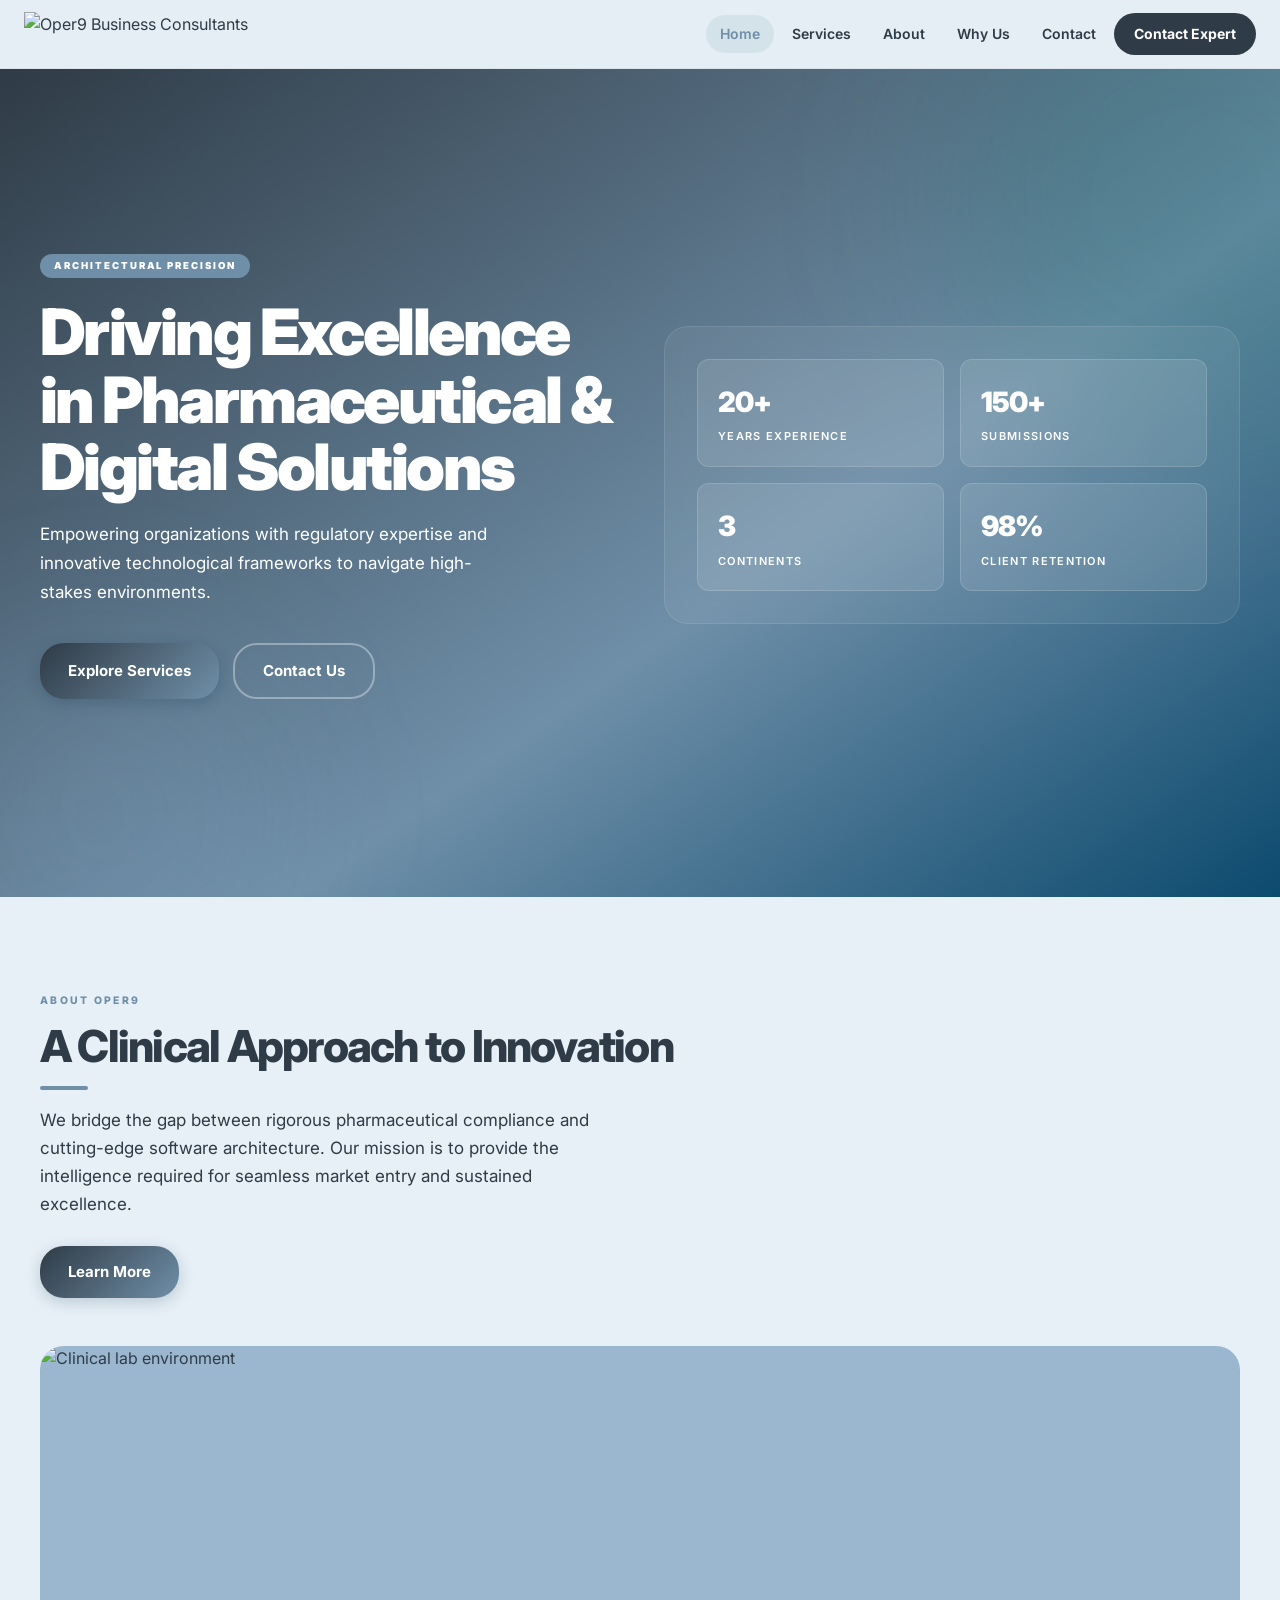
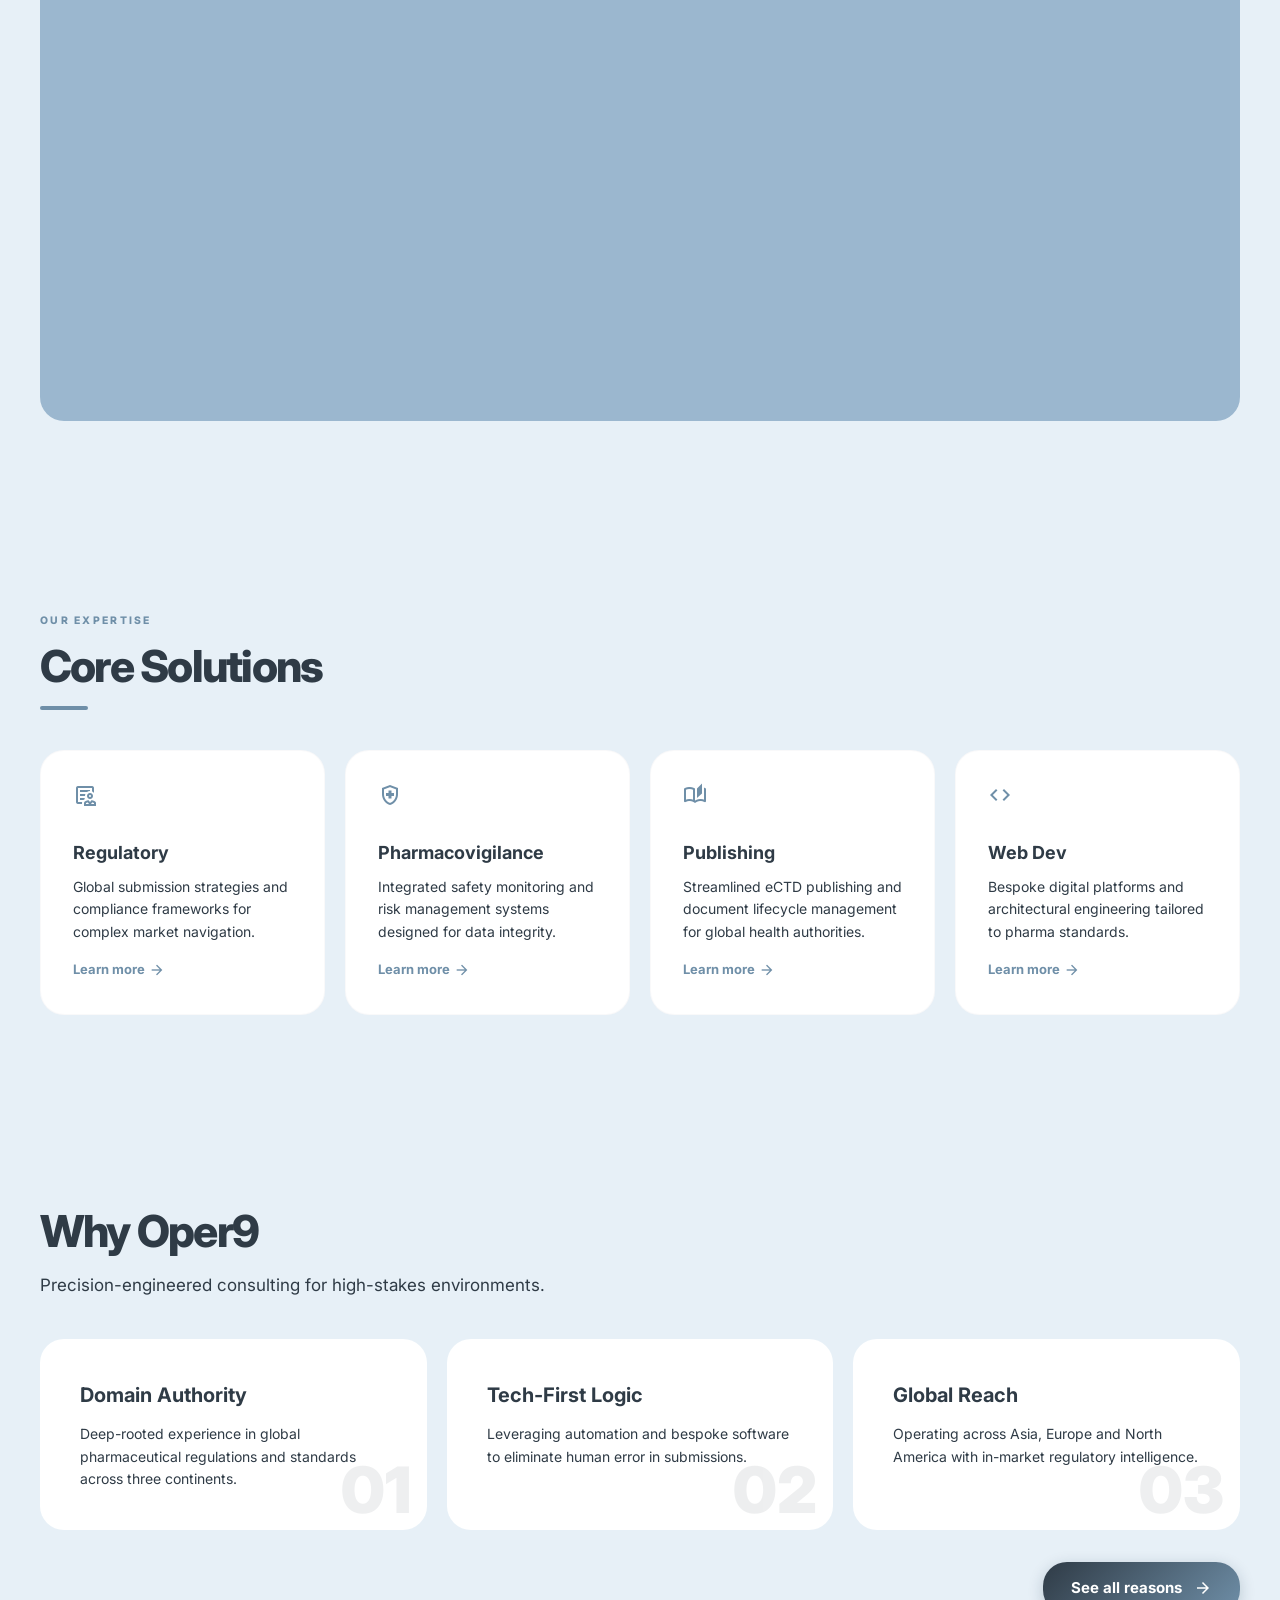
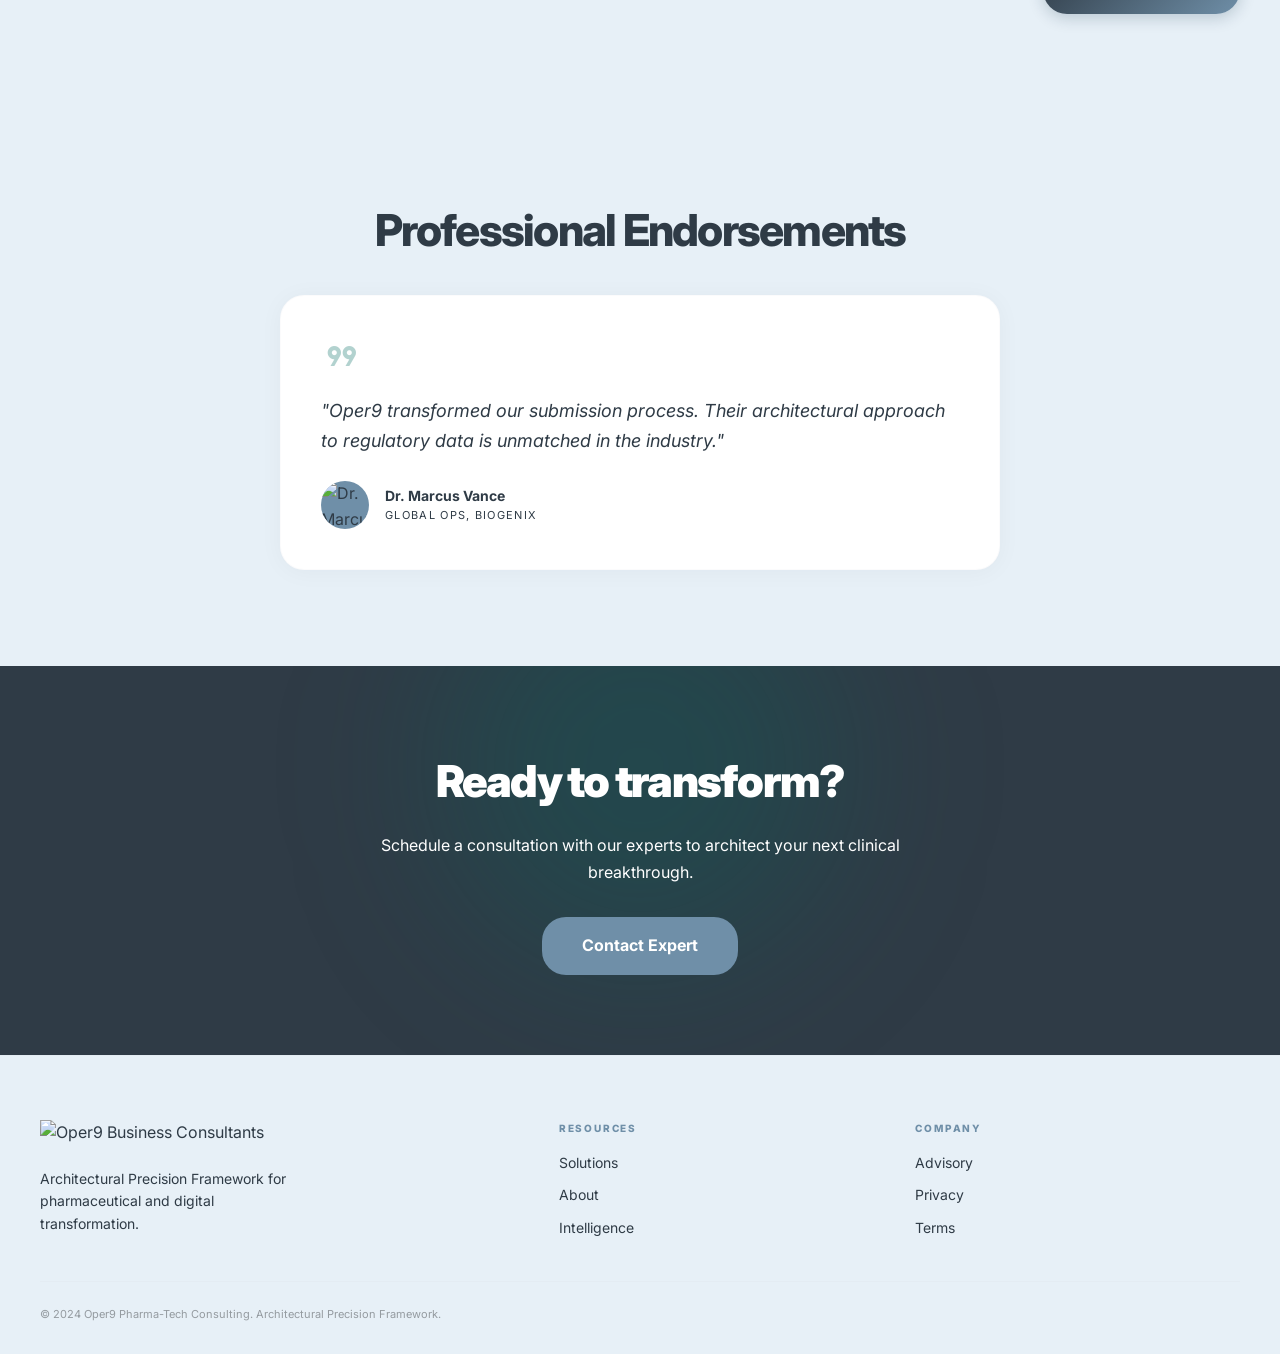
==== index.html @ ad11e308 "Update all image paths to use logo3.png" ====
<!DOCTYPE html>
<html lang="en">
<head>
  <meta charset="utf-8"/>
  <meta name="viewport" content="width=device-width, initial-scale=1.0"/>
  <title>Oper9 | Pharma-Tech Consulting</title>
  <meta name="description" content="Oper9 delivers architectural precision in pharmaceutical consulting and digital transformation. Regulatory, Pharmacovigilance, Publishing and Web Development services."/>
  <link rel="stylesheet" href="styles.css"/>
  <style>
    /* ---- Home-specific styles ---- */
    .hero-section {
      min-height: 92vh;
      display: flex;
      align-items: center;
      background: linear-gradient(145deg, var(--primary) 0%, var(--primary-container) 60%, #0c4a6e 100%);
      color: var(--on-primary);
      position: relative;
      overflow: hidden;
      padding: 5rem 1.5rem 6rem;
    }
    .hero-inner {
      max-width: 1200px;
      margin: 0 auto;
      width: 100%;
      display: grid;
      grid-template-columns: 1fr;
      gap: 3rem;
      position: relative;
      z-index: 2;
    }
    .hero-badge {
      display: inline-block;
      padding: 0.3rem 0.9rem;
      background: var(--secondary);
      color: #fff;
      font-size: 0.6rem;
      font-weight: 900;
      letter-spacing: 0.2em;
      text-transform: uppercase;
      border-radius: var(--radius-full);
      margin-bottom: 1.25rem;
    }
    .hero-title {
      font-size: clamp(2.25rem, 7vw, 4rem);
      font-weight: 900;
      letter-spacing: -0.04em;
      line-height: 1.05;
      margin-bottom: 1.25rem;
    }
    .hero-sub {
      font-size: 1.0625rem;
      color: var(--on-primary-container);
      max-width: 480px;
      line-height: 1.7;
      margin-bottom: 2.25rem;
    }
    .hero-actions { display: flex; gap: 0.875rem; flex-wrap: wrap; }
    .hero-visual {
      display: none;
      position: relative;
    }
    .hero-visual-inner {
      background: rgba(255,255,255,0.06);
      border: 1px solid rgba(255,255,255,0.1);
      border-radius: var(--radius-xl);
      padding: 2rem;
      backdrop-filter: blur(12px);
    }
    .stat-chip {
      background: rgba(255,255,255,0.1);
      border: 1px solid rgba(255,255,255,0.15);
      border-radius: var(--radius-md);
      padding: 1.25rem;
      display: flex;
      flex-direction: column;
      gap: 0.25rem;
    }
    .stat-value { font-size: 1.75rem; font-weight: 900; letter-spacing: -0.04em; }
    .stat-label { font-size: 0.6875rem; color: var(--on-primary-container); text-transform: uppercase; letter-spacing: 0.12em; font-weight: 600; }

    /* Why Oper9 section */
    .why-strip { display: flex; gap: 1.25rem; overflow-x: auto; padding-bottom: 1rem; margin: 0 -1.5rem; padding-left: 1.5rem; padding-right: 1.5rem; scrollbar-width: none; scroll-snap-type: x mandatory; -webkit-overflow-scrolling: touch; }
    .why-strip::-webkit-scrollbar { display: none; }
    .why-card { min-width: min(88%, 360px); scroll-snap-align: center; flex-shrink: 0; border-radius: var(--radius-xl); padding: 2.5rem; position: relative; overflow: hidden; }

    @media (min-width: 768px) {
      .hero-inner { grid-template-columns: 1fr 1fr; align-items: center; }
      .hero-visual { display: block; }
      .why-strip { overflow-x: visible; flex-wrap: nowrap; margin: 0; padding-left: 0; padding-right: 0; }
      .why-card { min-width: 0; flex: 1; }
    }
    @media (min-width: 1024px) {
      .hero-title { font-size: 4rem; }
    }

    /* About snippet */
    .about-img-box {
      border-radius: var(--radius-xl);
      overflow: hidden;
      aspect-ratio: 16/9;
      background: var(--surface-container-high);
    }

    /* Services grid */
    .services-grid { display: grid; grid-template-columns: 1fr; gap: 1.25rem; margin-top: 2.5rem; }
    .service-card { background: var(--surface-container-lowest); border-radius: var(--radius-xl); border: 1px solid rgba(194,199,206,0.1); padding: 2rem; transition: transform 0.25s var(--transition-quint), box-shadow 0.25s ease; }
    .service-card:hover { transform: translateY(-4px); box-shadow: 0 16px 40px rgba(0,38,63,0.08); }
    .service-icon { width: 2.5rem; height: 2.5rem; font-size: 1.5rem; color: var(--secondary); margin-bottom: 1rem; }
    .service-title { font-size: 1.125rem; font-weight: 700; color: var(--primary); margin-bottom: 0.5rem; }
    .service-desc { font-size: 0.875rem; color: var(--on-surface-variant); line-height: 1.6; }
    @media (min-width: 640px) { .services-grid { grid-template-columns: 1fr 1fr; } }
    @media (min-width: 1024px) { .services-grid { grid-template-columns: repeat(4, 1fr); } }
  </style>
</head>
<body>

<!-- ======= HEADER ======= -->
<header class="site-header">
  <div class="header-inner">
    <a class="logo" href="index.html">
      <img src="logo3.png" alt="Oper9 Business Consultants" class="logo-img"/>
    </a>
    <nav class="desktop-nav">
      <a href="index.html" data-page="index.html">Home</a>
      <a href="services.html" data-page="services.html">Services</a>
      <a href="about.html" data-page="about.html">About</a>
      <a href="why-us.html" data-page="why-us.html">Why Us</a>
      <a href="contact.html" data-page="contact.html">Contact</a>
      <a href="contact.html" class="nav-cta">Contact Expert</a>
    </nav>
    <button class="hamburger-btn" id="menu-btn" aria-label="Open menu">
      <span class="material-symbols-outlined">menu</span>
    </button>
  </div>
</header>

<!-- Mobile Menu -->
<div class="mobile-menu" role="dialog" aria-modal="true">
  <div class="mobile-menu-overlay"></div>
  <div class="mobile-menu-drawer">
    <div class="drawer-logo">
      <img src="logo3.png" alt="Oper9 Business Consultants" class="logo-img-drawer"/>
      <button class="drawer-close" id="menu-close" aria-label="Close menu">
        <span class="material-symbols-outlined">close</span>
      </button>
    </div>
    <nav class="drawer-nav">
      <a href="index.html" data-page="index.html"><span class="material-symbols-outlined">home</span>Home</a>
      <a href="services.html" data-page="services.html"><span class="material-symbols-outlined">grid_view</span>Services</a>
      <a href="about.html" data-page="about.html"><span class="material-symbols-outlined">info</span>About</a>
      <a href="why-us.html" data-page="why-us.html"><span class="material-symbols-outlined">insights</span>Why Us</a>
      <a href="contact.html" data-page="contact.html"><span class="material-symbols-outlined">mail</span>Contact</a>
    </nav>
    <a href="contact.html" class="drawer-cta">Contact Expert</a>
  </div>
</div>

<main>
  <!-- ======= HERO ======= -->
  <section class="hero-section">
    <div class="orb" style="width:500px;height:500px;background:rgba(0,107,95,0.18);top:-120px;right:-160px;"></div>
    <div class="orb" style="width:360px;height:360px;background:rgba(163,203,242,0.1);bottom:-100px;left:-80px;"></div>
    <div class="hero-inner">
      <div>
        <span class="hero-badge">Architectural Precision</span>
        <h1 class="hero-title">Driving Excellence in Pharmaceutical &amp; Digital Solutions</h1>
        <p class="hero-sub">Empowering organizations with regulatory expertise and innovative technological frameworks to navigate high-stakes environments.</p>
        <div class="hero-actions">
          <a href="services.html" class="btn btn-primary">Explore Services</a>
          <a href="contact.html" class="btn btn-outline">Contact Us</a>
        </div>
      </div>
      <div class="hero-visual reveal reveal-delay-2">
        <div class="hero-visual-inner">
          <div style="display:grid;grid-template-columns:1fr 1fr;gap:1rem;margin-bottom:1rem;">
            <div class="stat-chip">
              <span class="stat-value" data-count="20" data-suffix="+">20+</span>
              <span class="stat-label">Years Experience</span>
            </div>
            <div class="stat-chip">
              <span class="stat-value" data-count="150" data-suffix="+">150+</span>
              <span class="stat-label">Submissions</span>
            </div>
          </div>
          <div style="display:grid;grid-template-columns:1fr 1fr;gap:1rem;">
            <div class="stat-chip">
              <span class="stat-value" data-count="3">3</span>
              <span class="stat-label">Continents</span>
            </div>
            <div class="stat-chip">
              <span class="stat-value" data-count="98" data-suffix="%">98%</span>
              <span class="stat-label">Client Retention</span>
            </div>
          </div>
        </div>
      </div>
    </div>
  </section>

  <!-- ======= ABOUT SNIPPET ======= -->
  <section class="section" style="background:var(--surface);">
    <div class="section-inner">
      <div style="display:grid;grid-template-columns:1fr;gap:3rem;align-items:center;" class="bento-grid-2" id="about-grid">
        <div class="reveal">
          <span class="section-tag">About Oper9</span>
          <h2 class="section-title">A Clinical Approach to Innovation</h2>
          <div class="section-divider"></div>
          <p class="section-subtitle">We bridge the gap between rigorous pharmaceutical compliance and cutting-edge software architecture. Our mission is to provide the intelligence required for seamless market entry and sustained excellence.</p>
          <a href="about.html" class="btn btn-primary" style="margin-top:1.75rem;display:inline-flex;">Learn More</a>
        </div>
        <div class="about-img-box reveal reveal-delay-2">
          <img src="https://lh3.googleusercontent.com/aida-public/[base64]" alt="Clinical lab environment"/>
        </div>
      </div>
    </div>
  </section>

  <!-- ======= CORE SOLUTIONS ======= -->
  <section class="section" style="background:var(--surface-container-low);">
    <div class="section-inner">
      <div class="reveal">
        <span class="section-tag">Our Expertise</span>
        <h2 class="section-title">Core Solutions</h2>
        <div class="section-divider"></div>
      </div>
      <div class="services-grid">
        <div class="service-card reveal reveal-delay-1">
          <span class="material-symbols-outlined service-icon">clinical_notes</span>
          <h3 class="service-title">Regulatory</h3>
          <p class="service-desc">Global submission strategies and compliance frameworks for complex market navigation.</p>
          <a href="services.html" style="display:inline-flex;align-items:center;gap:0.25rem;margin-top:1rem;font-size:0.8125rem;font-weight:700;color:var(--secondary);">Learn more <span class="material-symbols-outlined" style="font-size:1rem;">arrow_forward</span></a>
        </div>
        <div class="service-card reveal reveal-delay-2">
          <span class="material-symbols-outlined service-icon">health_and_safety</span>
          <h3 class="service-title">Pharmacovigilance</h3>
          <p class="service-desc">Integrated safety monitoring and risk management systems designed for data integrity.</p>
          <a href="services.html" style="display:inline-flex;align-items:center;gap:0.25rem;margin-top:1rem;font-size:0.8125rem;font-weight:700;color:var(--secondary);">Learn more <span class="material-symbols-outlined" style="font-size:1rem;">arrow_forward</span></a>
        </div>
        <div class="service-card reveal reveal-delay-3">
          <span class="material-symbols-outlined service-icon">auto_stories</span>
          <h3 class="service-title">Publishing</h3>
          <p class="service-desc">Streamlined eCTD publishing and document lifecycle management for global health authorities.</p>
          <a href="services.html" style="display:inline-flex;align-items:center;gap:0.25rem;margin-top:1rem;font-size:0.8125rem;font-weight:700;color:var(--secondary);">Learn more <span class="material-symbols-outlined" style="font-size:1rem;">arrow_forward</span></a>
        </div>
        <div class="service-card reveal reveal-delay-4">
          <span class="material-symbols-outlined service-icon">code</span>
          <h3 class="service-title">Web Dev</h3>
          <p class="service-desc">Bespoke digital platforms and architectural engineering tailored to pharma standards.</p>
          <a href="services.html" style="display:inline-flex;align-items:center;gap:0.25rem;margin-top:1rem;font-size:0.8125rem;font-weight:700;color:var(--secondary);">Learn more <span class="material-symbols-outlined" style="font-size:1rem;">arrow_forward</span></a>
        </div>
      </div>
    </div>
  </section>

  <!-- ======= WHY OPER9 ======= -->
  <section class="section" style="background:var(--surface);overflow:hidden;">
    <div class="section-inner">
      <div class="reveal" style="margin-bottom:2.5rem;">
        <h2 class="section-title">Why Oper9</h2>
        <p class="section-subtitle">Precision-engineered consulting for high-stakes environments.</p>
      </div>
      <div class="why-strip">
        <div class="why-card" style="background:var(--surface-container-lowest);">
          <span style="font-size:4rem;font-weight:900;opacity:0.08;position:absolute;right:1rem;bottom:0.5rem;line-height:1;color:var(--primary);">01</span>
          <h4 style="font-size:1.25rem;font-weight:700;margin-bottom:0.75rem;color:var(--primary);">Domain Authority</h4>
          <p style="font-size:0.875rem;color:var(--on-surface-variant);line-height:1.6;">Deep-rooted experience in global pharmaceutical regulations and standards across three continents.</p>
        </div>
        <div class="why-card" style="background:var(--surface-container-lowest);">
          <span style="font-size:4rem;font-weight:900;opacity:0.08;position:absolute;right:1rem;bottom:0.5rem;line-height:1;color:var(--primary);">02</span>
          <h4 style="font-size:1.25rem;font-weight:700;margin-bottom:0.75rem;color:var(--primary);">Tech-First Logic</h4>
          <p style="font-size:0.875rem;color:var(--on-surface-variant);line-height:1.6;">Leveraging automation and bespoke software to eliminate human error in submissions.</p>
        </div>
        <div class="why-card" style="background:var(--surface-container-lowest);">
          <span style="font-size:4rem;font-weight:900;opacity:0.08;position:absolute;right:1rem;bottom:0.5rem;line-height:1;color:var(--primary);">03</span>
          <h4 style="font-size:1.25rem;font-weight:700;margin-bottom:0.75rem;color:var(--primary);">Global Reach</h4>
          <p style="font-size:0.875rem;color:var(--on-surface-variant);line-height:1.6;">Operating across Asia, Europe and North America with in-market regulatory intelligence.</p>
        </div>
      </div>
      <div style="text-align:right;margin-top:1rem;">
        <a href="why-us.html" class="btn btn-primary" style="display:inline-flex;">See all reasons <span class="material-symbols-outlined" style="font-size:1.125rem;margin-left:0.25rem;">arrow_forward</span></a>
      </div>
    </div>
  </section>

  <!-- ======= TESTIMONIAL ======= -->
  <section class="section" style="background:var(--surface-container-low);">
    <div class="section-inner">
      <h2 class="section-title reveal" style="text-align:center;margin-bottom:2.5rem;">Professional Endorsements</h2>
      <div class="testimonial-card reveal reveal-delay-1" style="max-width:720px;margin:0 auto;">
        <span class="material-symbols-outlined" style="font-size:2.5rem;color:rgba(0,107,95,0.3);margin-bottom:1.25rem;display:block;">format_quote</span>
        <p style="font-size:1.125rem;font-style:italic;color:var(--on-surface);line-height:1.7;margin-bottom:1.5rem;">"Oper9 transformed our submission process. Their architectural approach to regulatory data is unmatched in the industry."</p>
        <div style="display:flex;align-items:center;gap:1rem;">
          <div style="width:48px;height:48px;border-radius:50%;overflow:hidden;flex-shrink:0;background:var(--primary-container);">
            <img src="https://lh3.googleusercontent.com/aida-public/[base64]" alt="Dr. Marcus Vance"/>
          </div>
          <div>
            <p style="font-weight:700;font-size:0.875rem;color:var(--primary);">Dr. Marcus Vance</p>
            <p style="font-size:0.6875rem;text-transform:uppercase;letter-spacing:0.12em;color:var(--on-surface-variant);">Global Ops, Biogenix</p>
          </div>
        </div>
      </div>
    </div>
  </section>

  <!-- ======= CTA BAND ======= -->
  <section style="background:var(--primary);padding:5rem 1.5rem;text-align:center;position:relative;overflow:hidden;">
    <div class="orb" style="width:400px;height:400px;background:rgba(0,107,95,0.25);top:-100px;left:50%;transform:translateX(-50%);"></div>
    <div style="position:relative;z-index:2;max-width:540px;margin:0 auto;">
      <h2 style="font-size:clamp(1.75rem,5vw,2.75rem);font-weight:900;letter-spacing:-0.04em;color:#fff;margin-bottom:1rem;" class="reveal">Ready to transform?</h2>
      <p style="color:var(--on-primary-container);margin-bottom:2rem;line-height:1.65;" class="reveal reveal-delay-1">Schedule a consultation with our experts to architect your next clinical breakthrough.</p>
      <a href="contact.html" class="btn btn-secondary reveal reveal-delay-2" style="display:inline-flex;padding:1rem 2.5rem;font-size:1rem;">Contact Expert</a>
    </div>
  </section>
</main>

<!-- ======= FOOTER ======= -->
<footer class="site-footer">
  <div class="footer-inner">
    <div class="footer-brand">
      <div style="margin-bottom:0.75rem;">
        <img src="logo3.png" alt="Oper9 Business Consultants" class="logo-img-sm"/>
      </div>
      <p>Architectural Precision Framework for pharmaceutical and digital transformation.</p>
    </div>
    <div class="footer-links-grid">
      <div class="footer-links-group">
        <h4>Resources</h4>
        <a href="services.html">Solutions</a>
        <a href="about.html">About</a>
        <a href="why-us.html">Intelligence</a>
      </div>
      <div class="footer-links-group">
        <h4>Company</h4>
        <a href="about.html">Advisory</a>
        <a href="contact.html">Privacy</a>
        <a href="contact.html">Terms</a>
      </div>
    </div>
    <div class="footer-bottom">
      <p>© 2024 Oper9 Pharma-Tech Consulting. Architectural Precision Framework.</p>
    </div>
  </div>
</footer>

<!-- Bottom Nav (Mobile) -->
<nav class="bottom-nav">
  <a href="index.html" class="bottom-nav-item active" data-page="index.html">
    <span class="material-symbols-outlined" style="font-variation-settings:'FILL' 1;">home</span>Home
  </a>
  <a href="services.html" class="bottom-nav-item" data-page="services.html">
    <span class="material-symbols-outlined">grid_view</span>Services
  </a>
  <a href="why-us.html" class="bottom-nav-item" data-page="why-us.html">
    <span class="material-symbols-outlined">insights</span>Why Us
  </a>
  <a href="contact.html" class="bottom-nav-item" data-page="contact.html">
    <span class="material-symbols-outlined">person</span>Contact
  </a>
</nav>

<a href="contact.html" class="fab" aria-label="Contact Expert">
  <span class="material-symbols-outlined">chat</span>
</a>

<div class="bottom-nav-spacer"></div>

<script src="main.js"></script>
</body>
</html>
---- styles.css ----
/* ============================================
   OPER9 — Shared Design System
   ============================================ */

@import url('https://fonts.googleapis.com/css2?family=Inter:wght@300;400;500;600;700;800;900&display=swap');
@import url('https://fonts.googleapis.com/css2?family=Material+Symbols+Outlined:wght,FILL@100..700,0..1&display=swap');

/* ---------- CSS Custom Properties ---------- */
:root {
  /* — Custom Monochromatic Blue Palette — */
  /* Colors provided:
     #E7F0F7 (Color 1 - Lightest)
     #CFDBE6 (Color 2)
     #9BB7CF (Color 3)
     #6F8FA8 (Color 4)
     #2F3B46 (Color 5 - Darkest, Primary) */

  --primary: #2f3b46;
  --primary-container: #6f8fa8;
  --on-primary: #ffffff;
  --on-primary-container: #ffffff;
  --primary-fixed: #9bb7cf;
  --primary-fixed-dim: #6f8fa8;

  --secondary: #6f8fa8;
  --secondary-container: #9bb7cf;
  --on-secondary: #ffffff;
  --on-secondary-container: #2f3b46;
  --secondary-fixed: #cfdbe6;
  --secondary-fixed-dim: #9bb7cf;

  /* Surfaces */
  --background: #cfdbe6; /* Color 2 for distinct tinted background */
  --on-background: #2f3b46;

  /* Cards pop in white against #CFDBE6 background */
  --surface-container-lowest: #ffffff; 
  --surface-container-low: #e7f0f7; /* Color 1 for soft secondary cards/sections */
  --surface: #e7f0f7;
  --surface-dim: #cfdbe6;
  --surface-bright: #ffffff;
  
  --surface-container: #cfdbe6;
  --surface-container-high: #9bb7cf;
  --surface-container-highest: #6f8fa8;
  
  --surface-variant: #e7f0f7;
  --on-surface: #2f3b46; /* Color 5 */
  --on-surface-variant: #2f3b46;
  
  --outline: #6f8fa8;
  --outline-variant: #9bb7cf;
  
  --error: #ba1a1a;
  --inverse-surface: #2f3b46;
  --inverse-on-surface: #ffffff;
  --inverse-primary: #cfdbe6;
  --surface-tint: #6f8fa8;

  --transition-quint: cubic-bezier(0.23, 1, 0.32, 1);
  --transition-spring: cubic-bezier(0.34, 1.56, 0.64, 1);
  --radius-sm: 0.5rem;
  --radius-md: 0.75rem;
  --radius-lg: 1rem;
  --radius-xl: 1.5rem;
  --radius-full: 9999px;
}

/* ---------- Reset & Base ---------- */
*, *::before, *::after { box-sizing: border-box; margin: 0; padding: 0; }

html {
  scroll-behavior: smooth;
  -webkit-text-size-adjust: 100%;
}

body {
  font-family: 'Inter', system-ui, sans-serif;
  background: var(--background);
  color: var(--on-surface);
  overflow-x: hidden;
  min-height: 100dvh;
  line-height: 1.6;
  -webkit-font-smoothing: antialiased;
}

img { display: block; width: 100%; height: 100%; object-fit: cover; }
a { text-decoration: none; color: inherit; }
button { cursor: pointer; border: none; background: none; font-family: inherit; }

/* ---------- Material Symbols ---------- */
.material-symbols-outlined {
  font-variation-settings: 'FILL' 0, 'wght' 400, 'GRAD' 0, 'opsz' 24;
  display: inline-block;
  line-height: 1;
  vertical-align: middle;
  user-select: none;
}

/* ---------- Scroll Reveal Animation ---------- */
.reveal {
  opacity: 0;
  transform: translateY(28px);
  transition: opacity 0.7s var(--transition-quint), transform 0.7s var(--transition-quint);
}
.reveal.visible {
  opacity: 1;
  transform: translateY(0);
}
.reveal-delay-1 { transition-delay: 0.1s; }
.reveal-delay-2 { transition-delay: 0.2s; }
.reveal-delay-3 { transition-delay: 0.3s; }
.reveal-delay-4 { transition-delay: 0.4s; }

/* ---------- Header / Nav ---------- */
.site-header {
  position: sticky;
  top: 0;
  z-index: 100;
  background: rgba(231, 240, 247, 0.90);
  backdrop-filter: blur(16px);
  -webkit-backdrop-filter: blur(16px);
  border-bottom: 1px solid rgba(176, 184, 190, 0.2);
  transition: box-shadow 0.3s ease;
}
.site-header.scrolled {
  box-shadow: 0 2px 24px rgba(0, 38, 63, 0.08);
}

.header-inner {
  display: flex;
  align-items: center;
  justify-content: space-between;
  padding: 0 1.5rem;
  max-width: 1280px;
  margin: 0 auto;
  height: 68px;
}

.logo {
  display: flex;
  align-items: center;
  gap: 0.5rem;
  text-decoration: none;
}
.logo-icon { font-size: 1.75rem; color: var(--primary); }
.logo-text {
  font-size: 1.375rem;
  font-weight: 900;
  letter-spacing: -0.04em;
  color: var(--primary);
}

/* Custom logo image */
.logo-img {
  height: 44px;
  width: auto;
  object-fit: contain;
  display: block;
}
.logo-img-sm {
  height: 36px;
  width: auto;
  object-fit: contain;
  display: block;
}
.logo-img-drawer {
  height: 40px;
  width: auto;
  object-fit: contain;
  display: block;
}

/* Desktop Nav */
.desktop-nav {
  display: none;
  align-items: center;
  gap: 0.25rem;
}
.desktop-nav a {
  font-size: 0.875rem;
  font-weight: 600;
  color: var(--on-surface-variant);
  padding: 0.5rem 0.875rem;
  border-radius: var(--radius-full);
  transition: color 0.2s ease, background 0.2s ease;
}
.desktop-nav a:hover { color: var(--primary); background: var(--surface-container); }
.desktop-nav a.active { color: var(--secondary); background: rgba(0, 107, 95, 0.08); }

.nav-cta {
  display: none;
  background: var(--primary);
  color: var(--on-primary) !important;
  padding: 0.625rem 1.25rem !important;
  border-radius: var(--radius-full) !important;
  font-weight: 700 !important;
  font-size: 0.875rem !important;
  transition: opacity 0.2s ease, transform 0.2s var(--transition-quint) !important;
}
.nav-cta:hover { opacity: 0.9 !important; transform: scale(1.03) !important; background: var(--primary) !important; }

/* Hamburger */
.hamburger-btn {
  display: flex;
  align-items: center;
  justify-content: center;
  width: 42px; height: 42px;
  border-radius: var(--radius-md);
  background: var(--surface-container-high);
  color: var(--primary);
  transition: background 0.2s ease;
}
.hamburger-btn:hover { background: var(--surface-container-highest); }

/* Mobile Menu Drawer */
.mobile-menu {
  position: fixed;
  inset: 0;
  z-index: 200;
  pointer-events: none;
}
.mobile-menu-overlay {
  position: absolute;
  inset: 0;
  background: rgba(25, 28, 30, 0);
  transition: background 0.35s ease;
  pointer-events: none;
}
.mobile-menu-drawer {
  position: absolute;
  top: 0; right: -100%;
  width: min(320px, 88vw);
  height: 100%;
  background: var(--surface-container-lowest);
  box-shadow: -8px 0 40px rgba(0,0,0,0.12);
  transition: right 0.35s var(--transition-quint);
  display: flex;
  flex-direction: column;
  padding: 1.5rem;
  gap: 0.5rem;
}
.mobile-menu.open { pointer-events: all; }
.mobile-menu.open .mobile-menu-overlay {
  background: rgba(25, 28, 30, 0.5);
  pointer-events: all;
}
.mobile-menu.open .mobile-menu-drawer { right: 0; }

.drawer-logo {
  display: flex; align-items: center; gap: 0.5rem;
  padding-bottom: 1.25rem;
  border-bottom: 1px solid var(--outline-variant);
  margin-bottom: 0.75rem;
}
.drawer-close {
  margin-left: auto;
  width: 36px; height: 36px;
  display: flex; align-items: center; justify-content: center;
  border-radius: var(--radius-full);
  background: var(--surface-container-high);
  color: var(--on-surface-variant);
  transition: background 0.2s ease;
}
.drawer-close:hover { background: var(--surface-container-highest); }

.drawer-nav a {
  display: flex; align-items: center; gap: 0.75rem;
  padding: 0.875rem 1rem;
  border-radius: var(--radius-md);
  font-size: 0.9375rem;
  font-weight: 600;
  color: var(--on-surface-variant);
  transition: background 0.2s ease, color 0.2s ease;
}
.drawer-nav a:hover { background: var(--surface-container-low); color: var(--primary); }
.drawer-nav a.active { color: var(--secondary); background: rgba(0,107,95,0.08); }
.drawer-nav a .material-symbols-outlined { font-size: 1.25rem; }

.drawer-cta {
  margin-top: auto;
  display: block;
  text-align: center;
  background: var(--primary);
  color: var(--on-primary);
  padding: 0.875rem 1.5rem;
  border-radius: var(--radius-xl);
  font-weight: 700;
  font-size: 0.9375rem;
  transition: opacity 0.2s;
}
.drawer-cta:hover { opacity: 0.9; color: var(--on-primary); }

/* ---------- Bottom Nav (Mobile) ---------- */
.bottom-nav {
  position: fixed;
  bottom: 0; left: 0; right: 0;
  z-index: 90;
  background: rgba(231, 240, 247, 0.95);
  backdrop-filter: blur(16px);
  -webkit-backdrop-filter: blur(16px);
  border-top: 1px solid rgba(176, 184, 190, 0.15);
  display: flex;
  align-items: center;
  justify-content: space-around;
  padding: 0.625rem 1rem;
  padding-bottom: max(0.625rem, env(safe-area-inset-bottom));
}
.bottom-nav-item {
  display: flex;
  flex-direction: column;
  align-items: center;
  gap: 0.2rem;
  padding: 0.375rem 0.75rem;
  border-radius: var(--radius-md);
  color: rgba(25, 28, 30, 0.45);
  font-size: 0.625rem;
  font-weight: 600;
  text-transform: capitalize;
  letter-spacing: 0.02em;
  transition: color 0.2s ease;
  text-decoration: none;
}
.bottom-nav-item.active { color: var(--secondary); }
.bottom-nav-item .material-symbols-outlined { font-size: 1.375rem; }
.bottom-nav-spacer { height: 76px; }

/* ---------- FAB ---------- */
.fab {
  position: fixed;
  bottom: 96px; right: 1.25rem;
  z-index: 80;
  width: 56px; height: 56px;
  border-radius: var(--radius-full);
  background: linear-gradient(135deg, var(--primary), var(--primary-container));
  color: var(--on-primary);
  display: flex; align-items: center; justify-content: center;
  box-shadow: 0 8px 24px rgba(0, 38, 63, 0.25);
  transition: transform 0.2s var(--transition-spring), box-shadow 0.2s ease;
}
.fab:hover { transform: scale(1.08); box-shadow: 0 12px 32px rgba(0, 38, 63, 0.3); }
.fab:active { transform: scale(0.94); }

/* ---------- Buttons ---------- */
.btn {
  display: inline-flex; align-items: center; justify-content: center; gap: 0.5rem;
  padding: 0.875rem 1.75rem;
  border-radius: var(--radius-xl);
  font-weight: 700;
  font-size: 0.9375rem;
  transition: transform 0.2s var(--transition-quint), opacity 0.2s ease, box-shadow 0.2s ease;
  cursor: pointer;
}
.btn:active { transform: scale(0.96); }
.btn-primary {
  background: linear-gradient(135deg, var(--primary), var(--primary-container));
  color: var(--on-primary);
  box-shadow: 0 4px 16px rgba(0, 38, 63, 0.2);
}
.btn-primary:hover { opacity: 0.92; box-shadow: 0 8px 24px rgba(0, 38, 63, 0.28); }
.btn-secondary {
  background: var(--secondary);
  color: var(--on-secondary);
}
.btn-secondary:hover { opacity: 0.9; }
.btn-outline {
  background: transparent;
  color: var(--on-primary);
  border: 2px solid rgba(255,255,255,0.35);
}
.btn-outline:hover { background: rgba(255,255,255,0.1); }
.btn-full { width: 100%; }

/* ---------- Section Wrappers ---------- */
.section { padding: 5rem 1.5rem; }
.section-inner { max-width: 1200px; margin: 0 auto; }
.section-tag {
  font-size: 0.65rem;
  font-weight: 800;
  letter-spacing: 0.22em;
  text-transform: uppercase;
  color: var(--secondary);
  display: block;
  margin-bottom: 0.75rem;
}
.section-title {
  font-size: clamp(1.75rem, 5vw, 2.75rem);
  font-weight: 800;
  letter-spacing: -0.04em;
  color: var(--primary);
  line-height: 1.1;
}
.section-divider {
  width: 3rem; height: 4px;
  background: var(--secondary);
  border-radius: var(--radius-full);
  margin-top: 1rem;
}
.section-subtitle {
  font-size: 1.0625rem;
  color: var(--on-surface-variant);
  max-width: 560px;
  line-height: 1.65;
  margin-top: 1rem;
}

/* ---------- Cards ---------- */
.card {
  background: var(--surface-container-lowest);
  border-radius: var(--radius-xl);
  border: 1px solid rgba(194, 199, 206, 0.1);
  transition: transform 0.25s var(--transition-quint), box-shadow 0.25s ease;
  overflow: hidden;
}
.card:hover {
  transform: translateY(-4px);
  box-shadow: 0 16px 40px rgba(0, 38, 63, 0.08);
}
.card-dark {
  background: var(--primary);
  color: var(--on-primary);
  border-color: transparent;
}

/* ---------- Footer ---------- */
.site-footer {
  background: var(--surface-container-low);
  border-top: 1px solid rgba(194, 199, 206, 0.12);
  padding: 4rem 1.5rem 2rem;
}
.site-footer .footer-inner {
  max-width: 1200px;
  margin: 0 auto;
  display: grid;
  grid-template-columns: 1fr;
  gap: 3rem;
}
.footer-brand p {
  font-size: 0.875rem;
  color: var(--on-surface-variant);
  max-width: 260px;
  line-height: 1.6;
  margin-top: 0.75rem;
}
.footer-links-grid {
  display: grid;
  grid-template-columns: repeat(2, 1fr);
  gap: 2rem;
}
.footer-links-group h4 {
  font-size: 0.625rem;
  font-weight: 800;
  text-transform: uppercase;
  letter-spacing: 0.18em;
  color: var(--secondary);
  margin-bottom: 1rem;
}
.footer-links-group a {
  display: block;
  font-size: 0.875rem;
  color: var(--on-surface-variant);
  margin-bottom: 0.625rem;
  transition: color 0.2s ease;
}
.footer-links-group a:hover { color: var(--secondary); }
.footer-bottom {
  grid-column: 1 / -1;
  padding-top: 1.5rem;
  border-top: 1px solid rgba(194, 199, 206, 0.1);
}
.footer-bottom p {
  font-size: 0.6875rem;
  color: rgba(25, 28, 30, 0.4);
  line-height: 1.5;
}

/* ---------- Responsive Breakpoints ---------- */
@media (min-width: 768px) {
  .hamburger-btn { display: none; }
  .desktop-nav { display: flex; }
  .nav-cta { display: flex; }
  .bottom-nav { display: none; }
  .fab { display: none; }
  .bottom-nav-spacer { display: none; }

  .site-footer .footer-inner {
    grid-template-columns: 1.5fr 1fr 1fr;
    gap: 2rem;
  }
  .footer-links-grid {
    display: contents;
  }
  .footer-bottom { grid-column: 1 / -1; }
}

@media (min-width: 1024px) {
  .section { padding: 6rem 2rem; }
}

/* ---------- Hero Gradient Blur Orbs ---------- */
.orb {
  position: absolute;
  border-radius: var(--radius-full);
  filter: blur(80px);
  pointer-events: none;
}

/* ---------- Horizontal Scrolling Strip (Why Oper9 cards) ---------- */
.h-scroll-strip {
  display: flex;
  gap: 1.25rem;
  overflow-x: auto;
  scroll-snap-type: x mandatory;
  -webkit-overflow-scrolling: touch;
  padding-bottom: 1rem;
  scrollbar-width: none;
}
.h-scroll-strip::-webkit-scrollbar { display: none; }
.h-scroll-card {
  min-width: min(85%, 340px);
  scroll-snap-align: center;
  flex-shrink: 0;
}

/* ---------- Timeline ---------- */
.timeline {
  position: relative;
  padding-left: 2rem;
  border-left: 2px solid var(--outline-variant);
  display: flex;
  flex-direction: column;
  gap: 3rem;
}
.timeline-item { position: relative; }
.timeline-dot {
  position: absolute;
  left: calc(-2rem - 7px);
  top: 4px;
  width: 16px; height: 16px;
  border-radius: var(--radius-full);
  border: 4px solid var(--surface);
}
.timeline-year {
  font-size: 2.5rem;
  font-weight: 900;
  color: rgba(47, 59, 70, 0.25);
  line-height: 1;
  margin-bottom: 0.5rem;
}
.timeline-title { font-size: 1.125rem; font-weight: 700; color: var(--primary); margin-bottom: 0.5rem; }
.timeline-desc { font-size: 0.875rem; color: var(--on-surface-variant); }

/* ---------- Bento Grid (Desktop) ---------- */
@media (min-width: 768px) {
  .bento-grid-2 {
    display: grid;
    grid-template-columns: 1fr 1fr;
    gap: 1.25rem;
  }
  .bento-grid-4 {
    display: grid;
    grid-template-columns: repeat(4, 1fr);
    gap: 1.25rem;
  }
  .bento-span-2 { grid-column: span 2; }
  .bento-span-3 { grid-column: span 3; }
  .h-scroll-strip {
    overflow-x: visible;
    flex-wrap: nowrap;
    gap: 1.5rem;
  }
  .h-scroll-card { min-width: 0; flex: 1; }
}

/* ---------- Form Styles ---------- */
.form-group { display: flex; flex-direction: column; gap: 0.5rem; }
.form-label {
  font-size: 0.65rem;
  font-weight: 800;
  text-transform: uppercase;
  letter-spacing: 0.16em;
  color: var(--on-surface-variant);
}
.form-input, .form-textarea {
  width: 100%;
  background: var(--surface-container-high);
  border: 0;
  border-bottom: 2px solid transparent;
  border-radius: 0.5rem 0.5rem 0 0;
  padding: 1rem 1rem;
  font-size: 0.9375rem;
  font-family: inherit;
  color: var(--on-surface);
  outline: none;
  transition: border-color 0.2s ease, background 0.2s ease;
}
.form-input::placeholder, .form-textarea::placeholder { color: rgba(114, 119, 126, 0.6); }
.form-input:focus, .form-textarea:focus {
  border-color: var(--secondary);
  background: var(--surface-container);
}
.form-textarea { resize: none; min-height: 120px; }

/* -------- Contact Info Items -------- */
.contact-info-item { display: flex; align-items: flex-start; gap: 1rem; }
.contact-icon {
  width: 48px; height: 48px;
  border-radius: var(--radius-md);
  background: var(--surface-container-highest);
  display: flex; align-items: center; justify-content: center;
  color: var(--primary);
  flex-shrink: 0;
}
.contact-label {
  font-size: 0.625rem;
  font-weight: 800;
  text-transform: uppercase;
  letter-spacing: 0.18em;
  color: var(--secondary);
  margin-bottom: 0.25rem;
}

/* ---------- Testimonial ---------- */
.testimonial-card {
  background: var(--surface-container-lowest);
  border-radius: var(--radius-xl);
  padding: 2.5rem;
  border: 1px solid rgba(194, 199, 206, 0.07);
  box-shadow: 0 2px 24px rgba(0, 38, 63, 0.04);
}

/* -------- Page Hero -------- */
.page-hero {
  padding: 4rem 1.5rem 5rem;
  background: linear-gradient(135deg, var(--primary) 0%, var(--primary-container) 100%);
  color: var(--on-primary);
  position: relative;
  overflow: hidden;
}
.page-hero-tag {
  font-size: 0.65rem;
  font-weight: 800;
  letter-spacing: 0.22em;
  text-transform: uppercase;
  color: var(--secondary-fixed-dim);
  display: block;
  margin-bottom: 1rem;
}
.page-hero-title {
  font-size: clamp(2rem, 6vw, 3.25rem);
  font-weight: 900;
  letter-spacing: -0.04em;
  line-height: 1.05;
  margin-bottom: 1rem;
}
.page-hero-subtitle {
  font-size: 1.0625rem;
  color: var(--on-primary-container);
  max-width: 520px;
  line-height: 1.65;
}
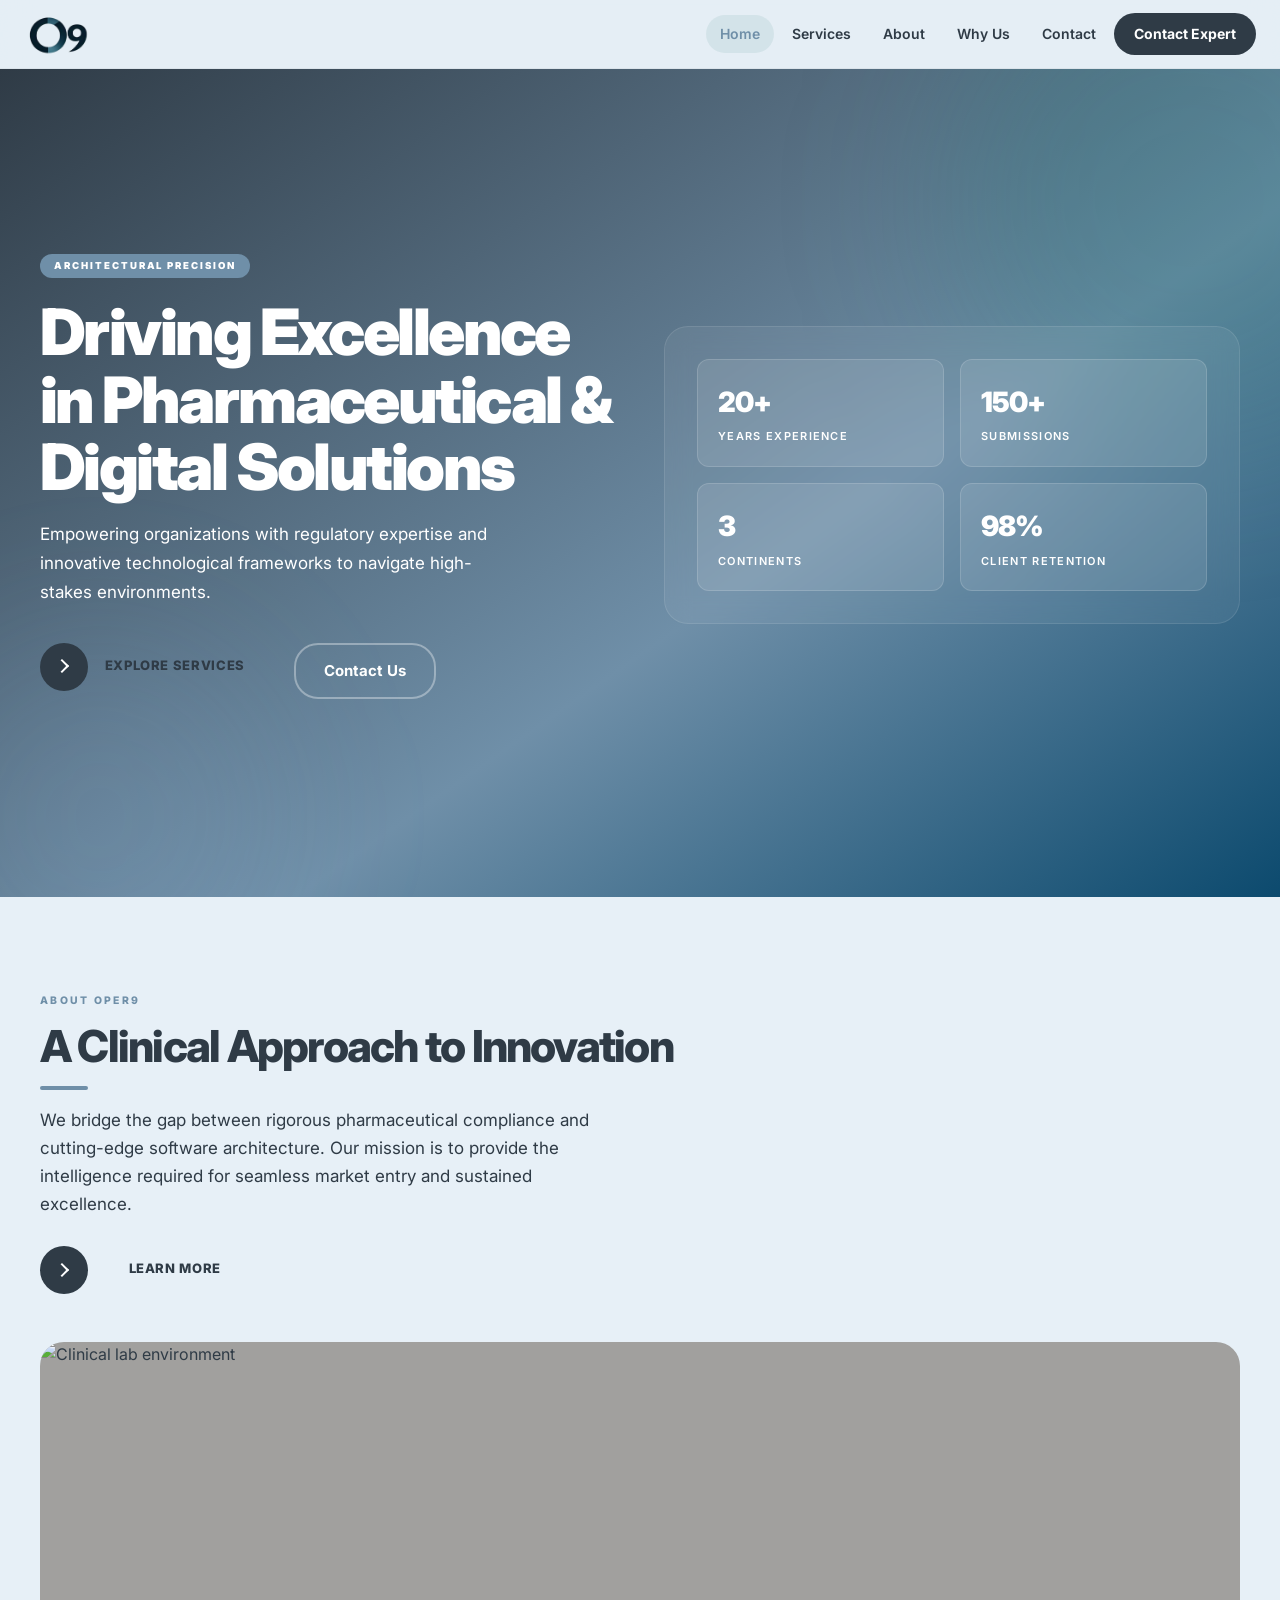
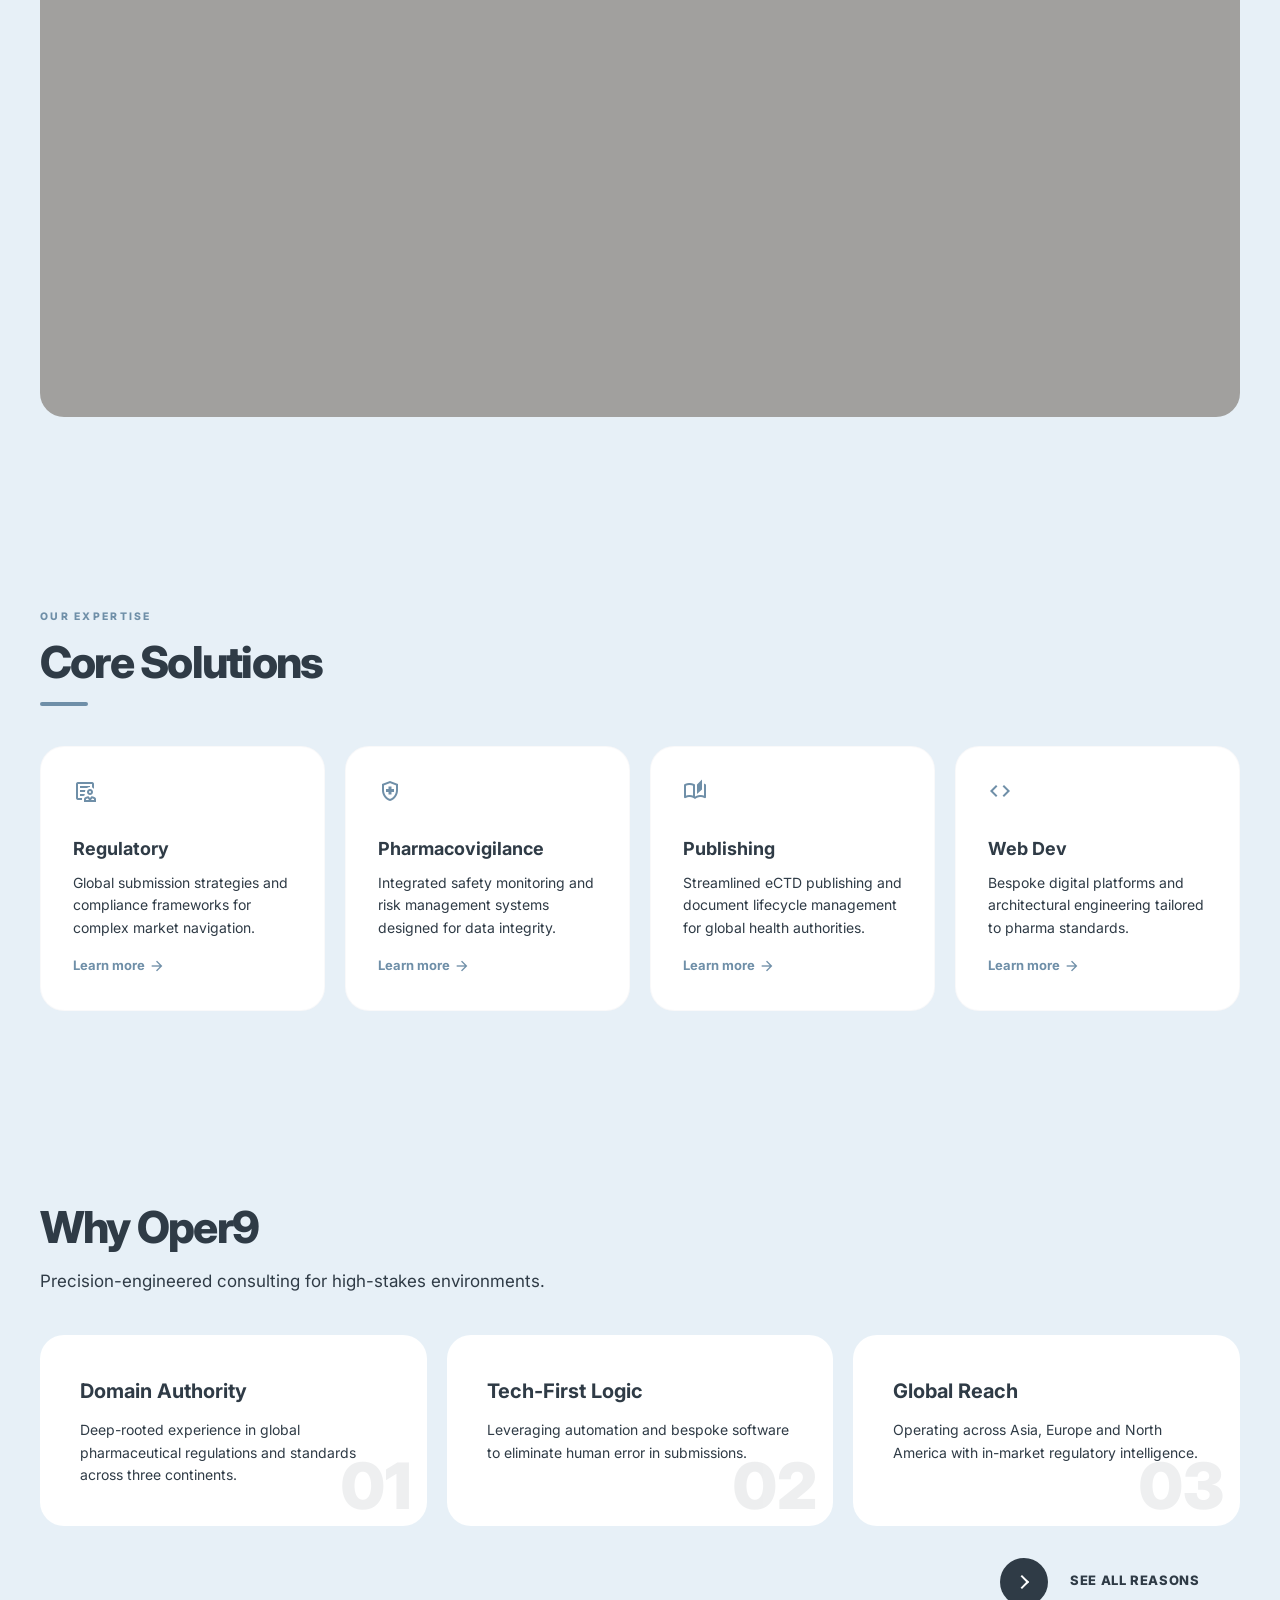
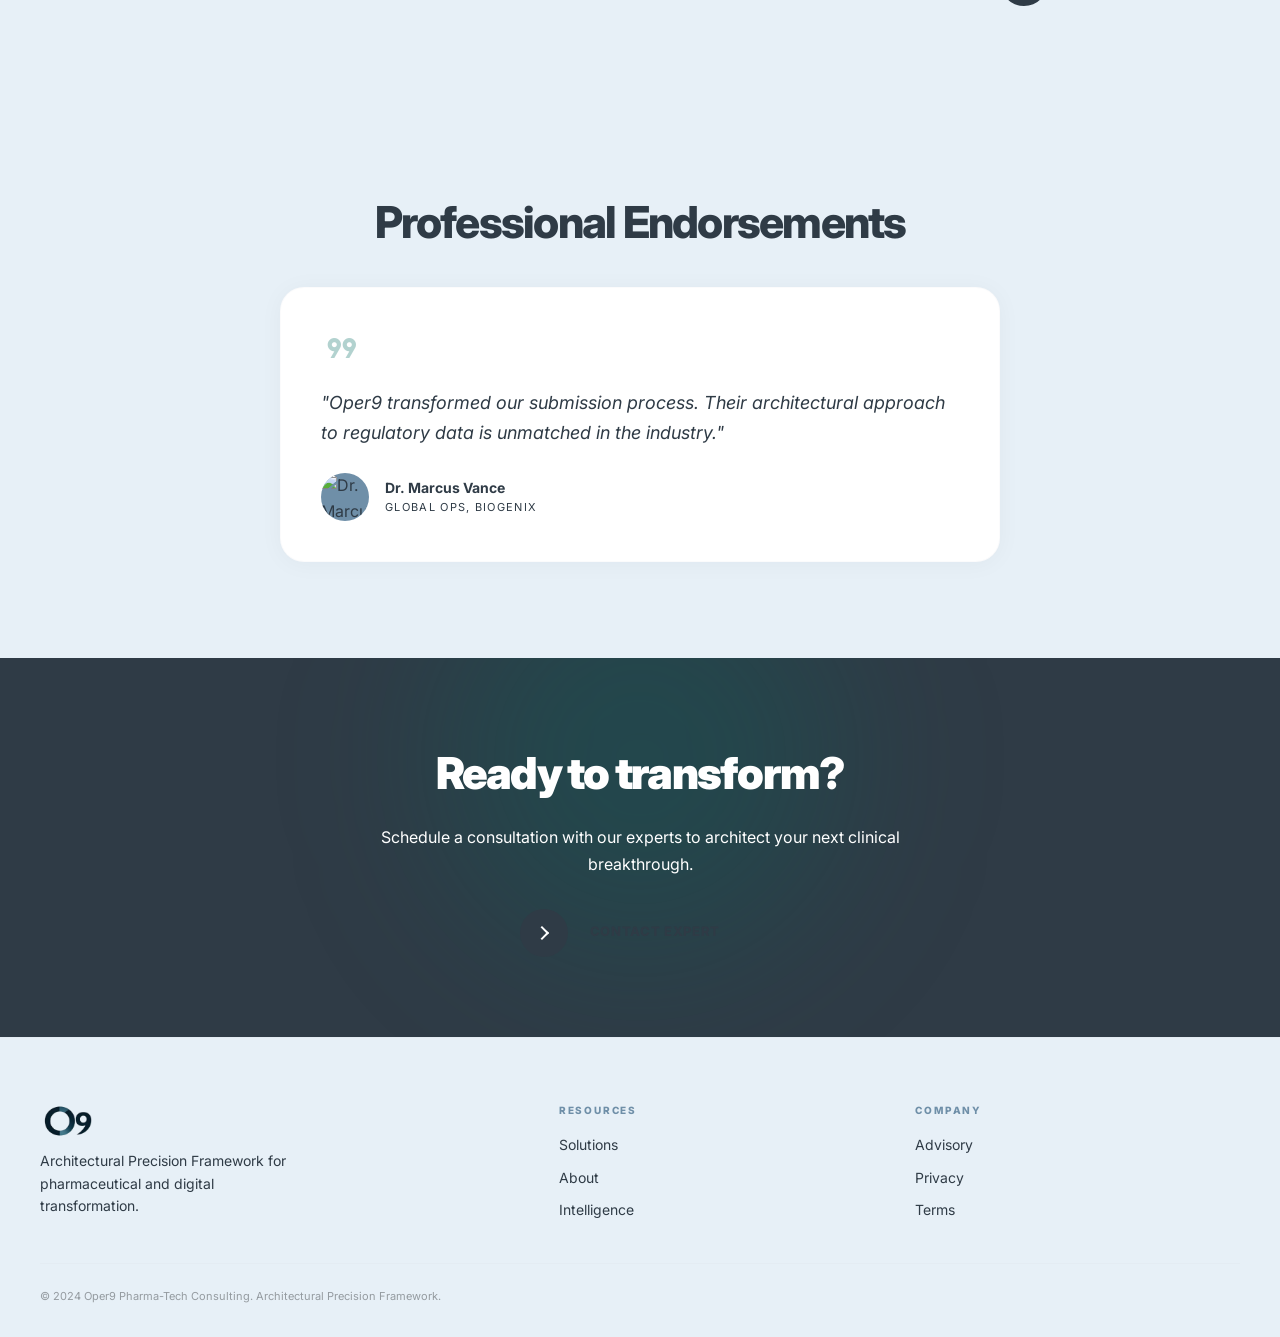
==== commit 676092b9: "Replace standard CTA buttons with animated Uiverse buttons" ====
--- a/index.html
+++ b/index.html
@@ -166,7 +166,12 @@
         <h1 class="hero-title">Driving Excellence in Pharmaceutical &amp; Digital Solutions</h1>
         <p class="hero-sub">Empowering organizations with regulatory expertise and innovative technological frameworks to navigate high-stakes environments.</p>
         <div class="hero-actions">
-          <a href="services.html" class="btn btn-primary">Explore Services</a>
+          <a href="services.html" class="animated-cta">
+            <span class="circle" aria-hidden="true">
+              <span class="icon arrow"></span>
+            </span>
+            <span class="button-text">Explore Services</span>
+          </a>
           <a href="contact.html" class="btn btn-outline">Contact Us</a>
         </div>
       </div>
@@ -206,7 +211,14 @@
           <h2 class="section-title">A Clinical Approach to Innovation</h2>
           <div class="section-divider"></div>
           <p class="section-subtitle">We bridge the gap between rigorous pharmaceutical compliance and cutting-edge software architecture. Our mission is to provide the intelligence required for seamless market entry and sustained excellence.</p>
-          <a href="about.html" class="btn btn-primary" style="margin-top:1.75rem;display:inline-flex;">Learn More</a>
+          <div style="margin-top:1.75rem;">
+            <a href="about.html" class="animated-cta">
+              <span class="circle" aria-hidden="true">
+                <span class="icon arrow"></span>
+              </span>
+              <span class="button-text">Learn More</span>
+            </a>
+          </div>
         </div>
         <div class="about-img-box reveal reveal-delay-2">
           <img src="https://lh3.googleusercontent.com/aida-public/[base64]" alt="Clinical lab environment"/>
@@ -277,7 +289,12 @@
         </div>
       </div>
       <div style="text-align:right;margin-top:1rem;">
-        <a href="why-us.html" class="btn btn-primary" style="display:inline-flex;">See all reasons <span class="material-symbols-outlined" style="font-size:1.125rem;margin-left:0.25rem;">arrow_forward</span></a>
+        <a href="why-us.html" class="animated-cta">
+          <span class="circle" aria-hidden="true">
+            <span class="icon arrow"></span>
+          </span>
+          <span class="button-text">See all reasons</span>
+        </a>
       </div>
     </div>
   </section>
@@ -308,7 +325,12 @@
     <div style="position:relative;z-index:2;max-width:540px;margin:0 auto;">
       <h2 style="font-size:clamp(1.75rem,5vw,2.75rem);font-weight:900;letter-spacing:-0.04em;color:#fff;margin-bottom:1rem;" class="reveal">Ready to transform?</h2>
       <p style="color:var(--on-primary-container);margin-bottom:2rem;line-height:1.65;" class="reveal reveal-delay-1">Schedule a consultation with our experts to architect your next clinical breakthrough.</p>
-      <a href="contact.html" class="btn btn-secondary reveal reveal-delay-2" style="display:inline-flex;padding:1rem 2.5rem;font-size:1rem;">Contact Expert</a>
+      <a href="contact.html" class="animated-cta reveal reveal-delay-2">
+        <span class="circle" aria-hidden="true">
+          <span class="icon arrow"></span>
+        </span>
+        <span class="button-text">Contact Expert</span>
+      </a>
     </div>
   </section>
 </main>
--- a/styles.css
+++ b/styles.css
@@ -7,11 +7,11 @@
 
 /* ---------- CSS Custom Properties ---------- */
 :root {
-  /* — Custom Monochromatic Blue Palette — */
+  /* — Custom Monochromatic Blue + Warm Gray Palette — */
   /* Colors provided:
      #E7F0F7 (Color 1 - Lightest)
      #CFDBE6 (Color 2)
-     #9BB7CF (Color 3)
+     rgba(161, 160, 158, 1) (Color 3 - Requested Warm Gray)
      #6F8FA8 (Color 4)
      #2F3B46 (Color 5 - Darkest, Primary) */
 
@@ -19,29 +19,29 @@
   --primary-container: #6f8fa8;
   --on-primary: #ffffff;
   --on-primary-container: #ffffff;
-  --primary-fixed: #9bb7cf;
+  --primary-fixed: rgba(161, 160, 158, 1);
   --primary-fixed-dim: #6f8fa8;
 
   --secondary: #6f8fa8;
-  --secondary-container: #9bb7cf;
+  --secondary-container: rgba(161, 160, 158, 1);
   --on-secondary: #ffffff;
   --on-secondary-container: #2f3b46;
   --secondary-fixed: #cfdbe6;
-  --secondary-fixed-dim: #9bb7cf;
+  --secondary-fixed-dim: rgba(161, 160, 158, 1);
 
   /* Surfaces */
-  --background: #cfdbe6; /* Color 2 for distinct tinted background */
+  --background: #cfdbe6; /* Color 2 */
   --on-background: #2f3b46;
 
   /* Cards pop in white against #CFDBE6 background */
   --surface-container-lowest: #ffffff; 
-  --surface-container-low: #e7f0f7; /* Color 1 for soft secondary cards/sections */
+  --surface-container-low: #e7f0f7; /* Color 1 */
   --surface: #e7f0f7;
   --surface-dim: #cfdbe6;
   --surface-bright: #ffffff;
   
   --surface-container: #cfdbe6;
-  --surface-container-high: #9bb7cf;
+  --surface-container-high: rgba(161, 160, 158, 1); /* Color 3 */
   --surface-container-highest: #6f8fa8;
   
   --surface-variant: #e7f0f7;
@@ -49,12 +49,12 @@
   --on-surface-variant: #2f3b46;
   
   --outline: #6f8fa8;
-  --outline-variant: #9bb7cf;
+  --outline-variant: rgba(161, 160, 158, 1); /* Color 3 */
   
   --error: #ba1a1a;
   --inverse-surface: #2f3b46;
   --inverse-on-surface: #ffffff;
-  --inverse-primary: #cfdbe6;
+  --inverse-primary: rgba(161, 160, 158, 1); /* Color 3 */
   --surface-tint: #6f8fa8;
 
   --transition-quint: cubic-bezier(0.23, 1, 0.32, 1);
@@ -370,6 +370,94 @@
 }
 .btn-outline:hover { background: rgba(255,255,255,0.1); }
 .btn-full { width: 100%; }
+
+/* ---------- Animated Uiverse CTA ---------- */
+.animated-cta {
+ position: relative;
+ display: inline-block;
+ cursor: pointer;
+ outline: none;
+ border: 0;
+ vertical-align: middle;
+ text-decoration: none;
+ background: transparent;
+ padding: 0;
+ font-size: inherit;
+ font-family: inherit;
+ width: 15rem; /* Wide enough for 'Schedule Consultation' */
+ height: 3rem;
+}
+
+.animated-cta .circle {
+ transition: all 0.45s cubic-bezier(0.65, 0, 0.076, 1);
+ position: relative;
+ display: block;
+ margin: 0;
+ width: 3rem;
+ height: 3rem;
+ background: var(--primary);
+ border-radius: 1.625rem;
+}
+
+.animated-cta .circle .icon {
+ transition: all 0.45s cubic-bezier(0.65, 0, 0.076, 1);
+ position: absolute;
+ top: 0;
+ bottom: 0;
+ margin: auto;
+ background: var(--on-primary);
+}
+
+.animated-cta .circle .icon.arrow {
+ transition: all 0.45s cubic-bezier(0.65, 0, 0.076, 1);
+ left: 0.625rem;
+ width: 1.125rem;
+ height: 0.125rem;
+ background: none;
+}
+
+.animated-cta .circle .icon.arrow::before {
+ position: absolute;
+ content: "";
+ top: -0.29rem;
+ right: 0.0625rem;
+ width: 0.625rem;
+ height: 0.625rem;
+ border-top: 0.125rem solid var(--on-primary);
+ border-right: 0.125rem solid var(--on-primary);
+ transform: rotate(45deg);
+}
+
+.animated-cta .button-text {
+ transition: all 0.45s cubic-bezier(0.65, 0, 0.076, 1);
+ position: absolute;
+ top: 0;
+ left: 0;
+ right: 0;
+ bottom: 0;
+ padding: 0.75rem 0;
+ margin: 0 0 0 1.85rem;
+ color: var(--primary);
+ font-weight: 800;
+ line-height: 1.6;
+ text-align: center;
+ text-transform: uppercase;
+ letter-spacing: 0.05em;
+ font-size: 0.8125rem;
+}
+
+.animated-cta:hover .circle {
+ width: 100%;
+}
+
+.animated-cta:hover .circle .icon.arrow {
+ background: var(--on-primary);
+ transform: translate(1rem, 0);
+}
+
+.animated-cta:hover .button-text {
+ color: var(--on-primary);
+}
 
 /* ---------- Section Wrappers ---------- */
 .section { padding: 5rem 1.5rem; }
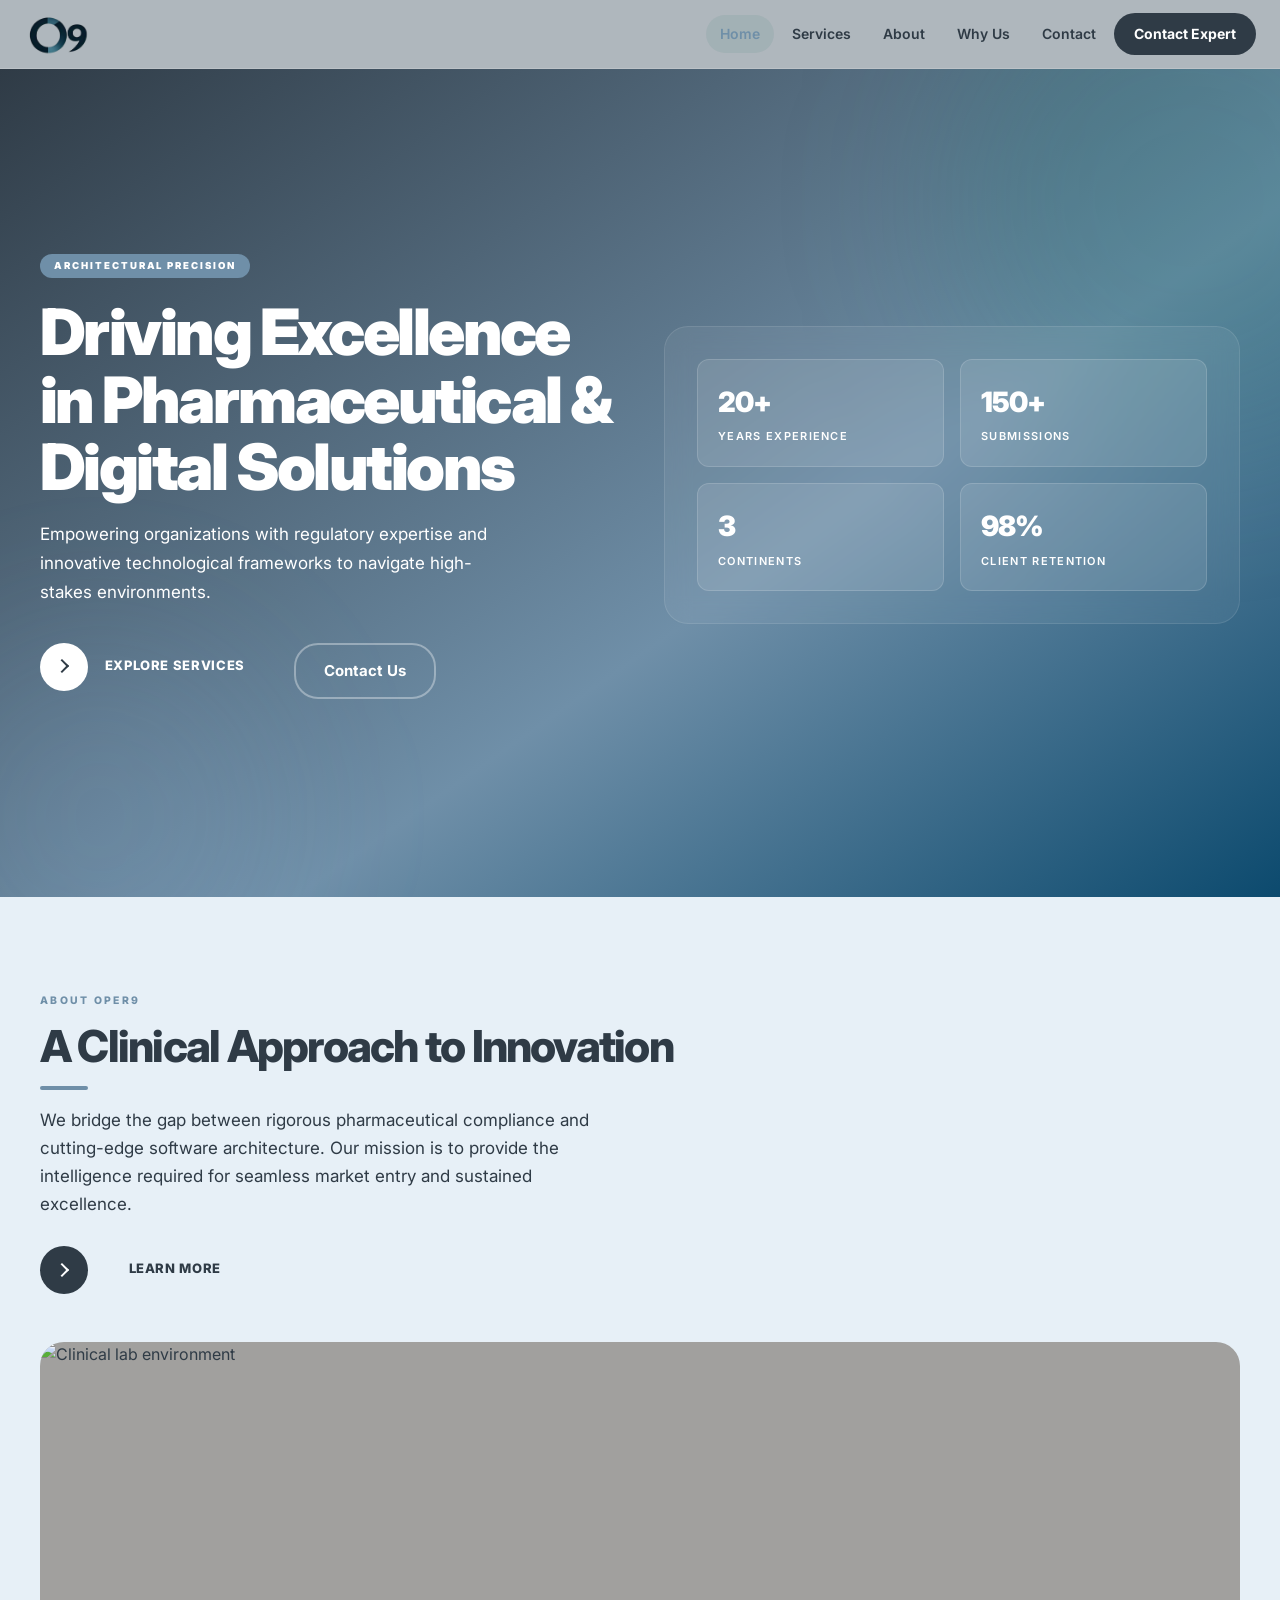
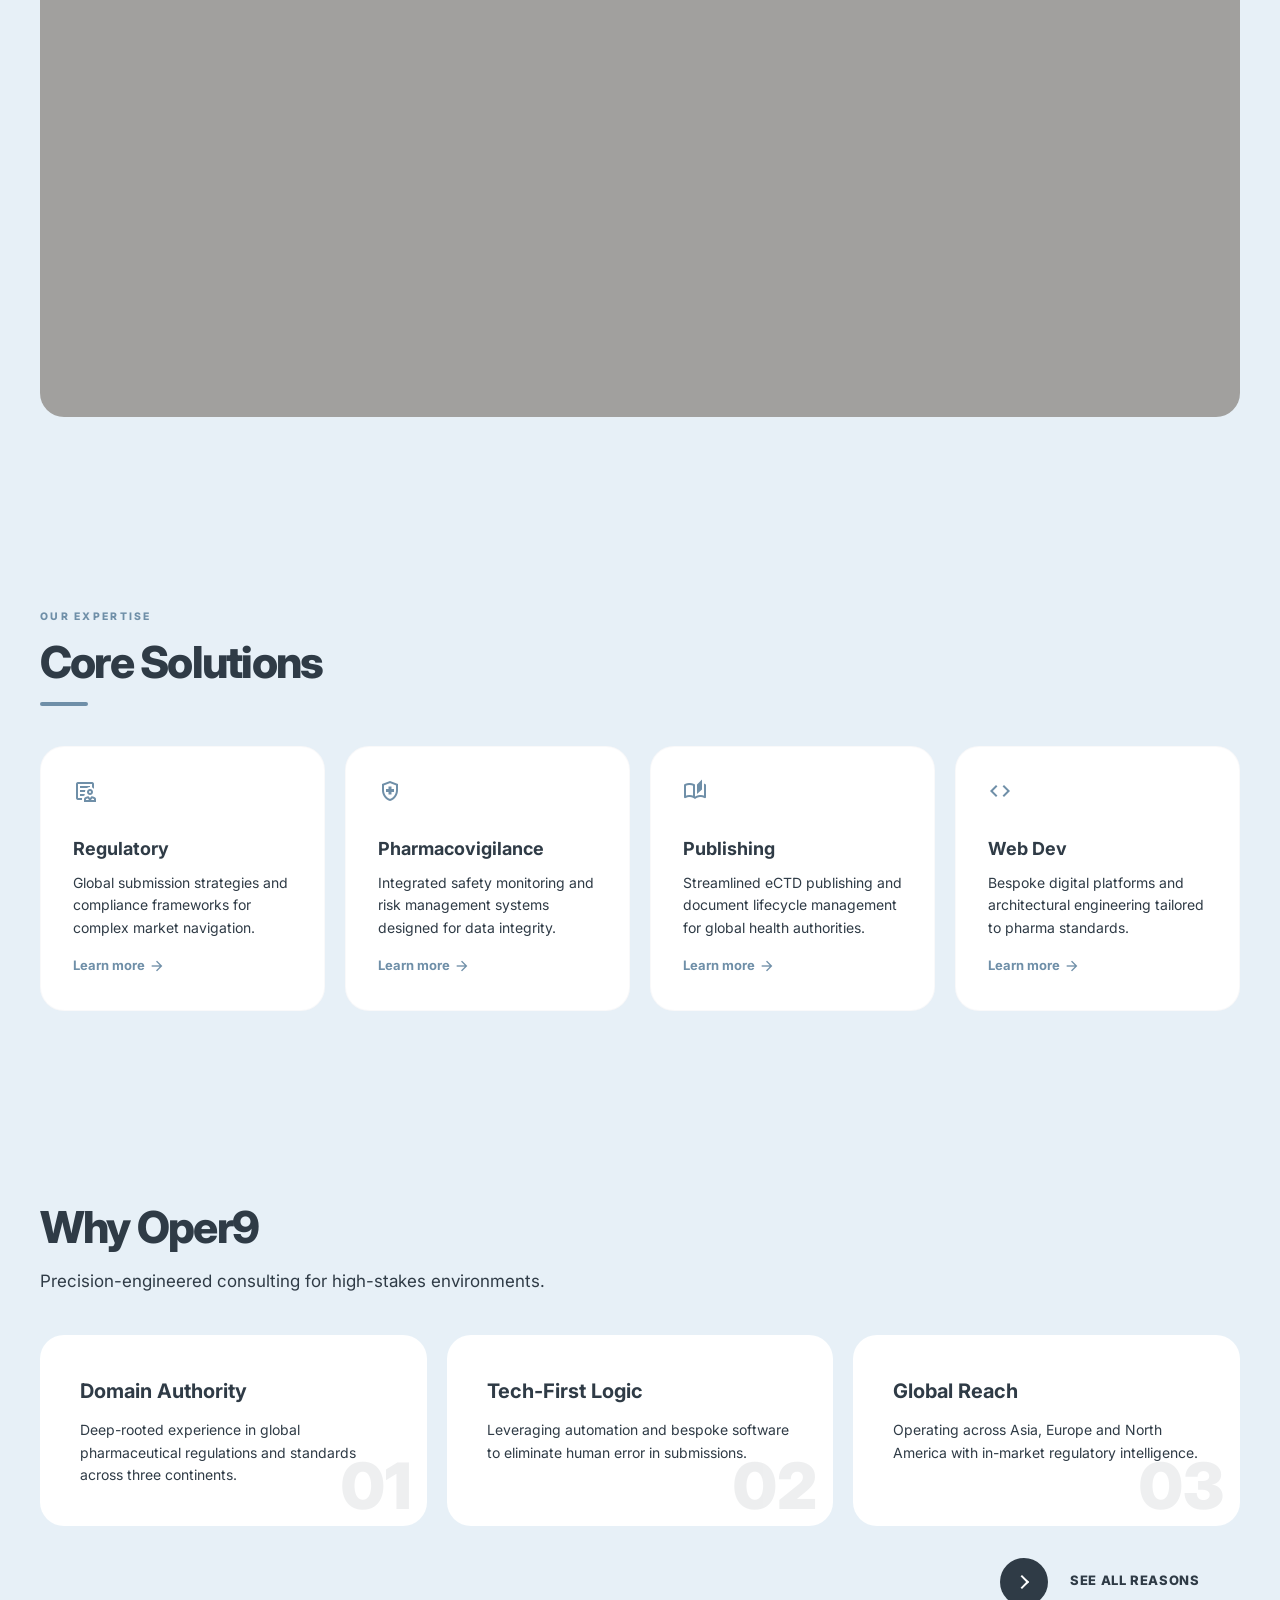
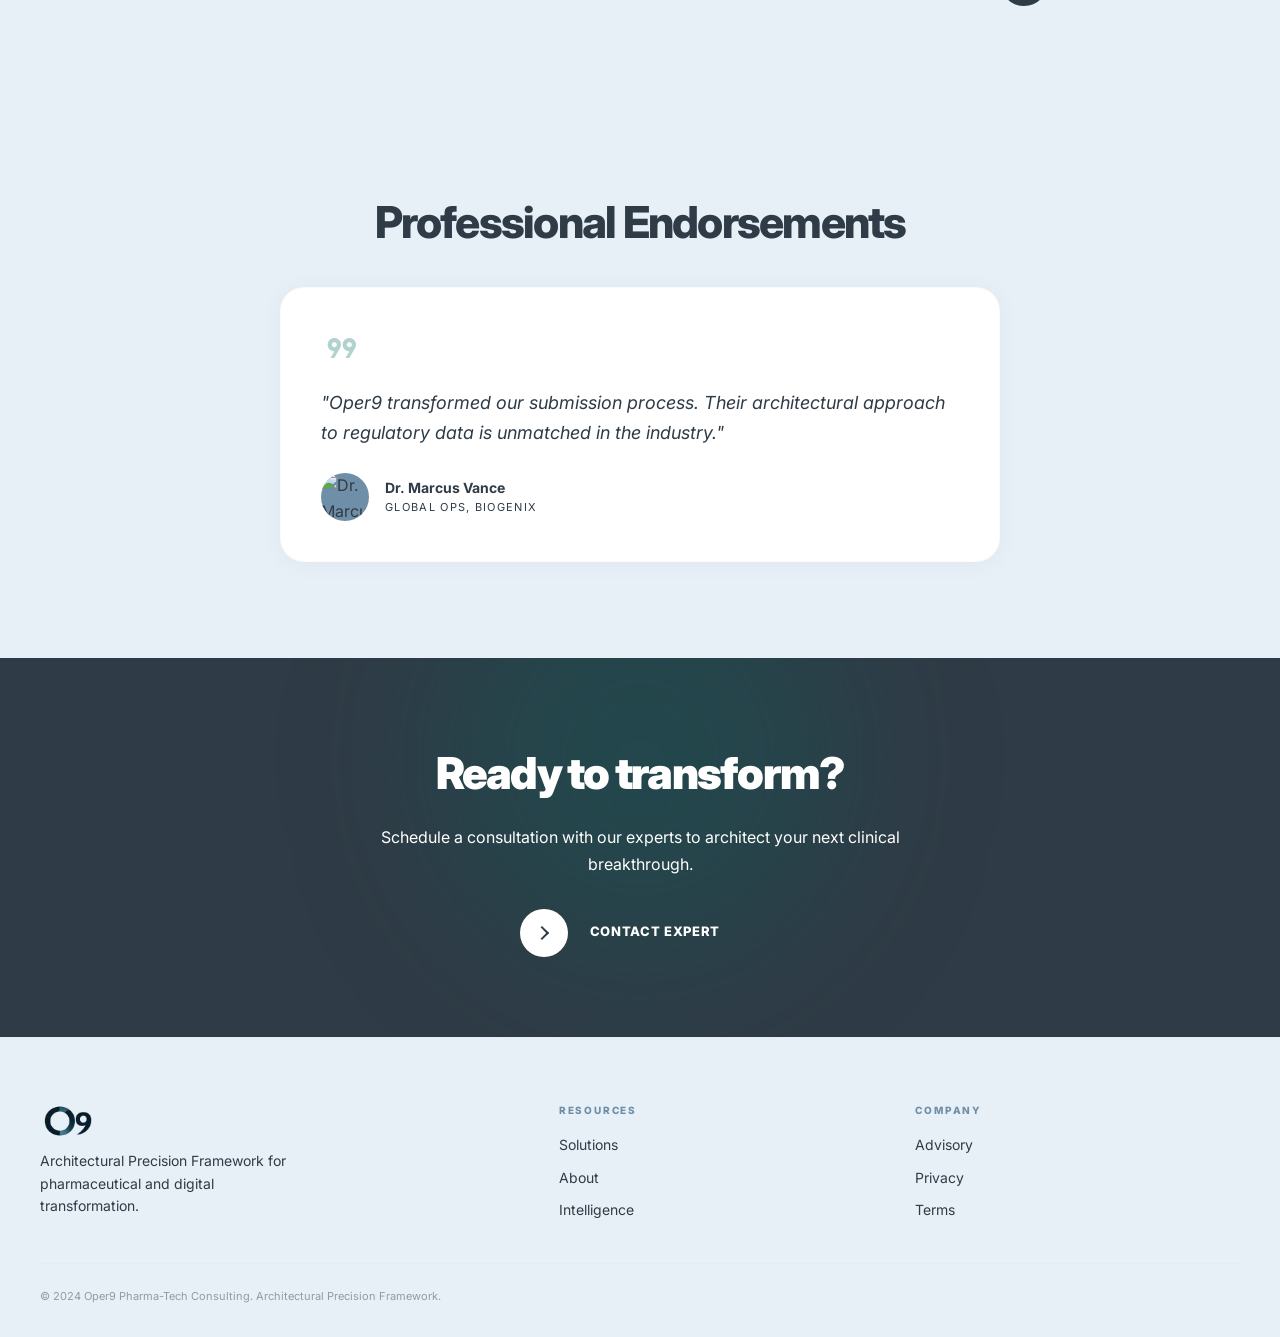
==== commit 94388e4f: "Fix CTA logic for dark backgrounds utilizing reversed variant" ====
--- a/index.html
+++ b/index.html
@@ -166,7 +166,7 @@
         <h1 class="hero-title">Driving Excellence in Pharmaceutical &amp; Digital Solutions</h1>
         <p class="hero-sub">Empowering organizations with regulatory expertise and innovative technological frameworks to navigate high-stakes environments.</p>
         <div class="hero-actions">
-          <a href="services.html" class="animated-cta">
+          <a href="services.html" class="animated-cta animated-cta-reversed">
             <span class="circle" aria-hidden="true">
               <span class="icon arrow"></span>
             </span>
@@ -325,7 +325,7 @@
     <div style="position:relative;z-index:2;max-width:540px;margin:0 auto;">
       <h2 style="font-size:clamp(1.75rem,5vw,2.75rem);font-weight:900;letter-spacing:-0.04em;color:#fff;margin-bottom:1rem;" class="reveal">Ready to transform?</h2>
       <p style="color:var(--on-primary-container);margin-bottom:2rem;line-height:1.65;" class="reveal reveal-delay-1">Schedule a consultation with our experts to architect your next clinical breakthrough.</p>
-      <a href="contact.html" class="animated-cta reveal reveal-delay-2">
+      <a href="contact.html" class="animated-cta animated-cta-reversed reveal reveal-delay-2">
         <span class="circle" aria-hidden="true">
           <span class="icon arrow"></span>
         </span>
--- a/styles.css
+++ b/styles.css
@@ -30,17 +30,17 @@
   --secondary-fixed-dim: rgba(161, 160, 158, 1);
 
   /* Surfaces */
-  --background: #cfdbe6; /* Color 2 */
+  --background: #b0b7bd; /* Darker slate grey background */
   --on-background: #2f3b46;
 
-  /* Cards pop in white against #CFDBE6 background */
+  /* Cards pop in white against the darker grey background */
   --surface-container-lowest: #ffffff; 
   --surface-container-low: #e7f0f7; /* Color 1 */
   --surface: #e7f0f7;
-  --surface-dim: #cfdbe6;
+  --surface-dim: #b0b7bd; /* Matching bg */
   --surface-bright: #ffffff;
   
-  --surface-container: #cfdbe6;
+  --surface-container: #b0b7bd; /* Matching bg */
   --surface-container-high: rgba(161, 160, 158, 1); /* Color 3 */
   --surface-container-highest: #6f8fa8;
   
@@ -117,10 +117,10 @@
   position: sticky;
   top: 0;
   z-index: 100;
-  background: rgba(231, 240, 247, 0.90);
+  background: rgba(176, 183, 189, 0.90);
   backdrop-filter: blur(16px);
   -webkit-backdrop-filter: blur(16px);
-  border-bottom: 1px solid rgba(176, 184, 190, 0.2);
+  border-bottom: 1px solid rgba(255, 255, 255, 0.15);
   transition: box-shadow 0.3s ease;
 }
 .site-header.scrolled {
@@ -296,10 +296,10 @@
   position: fixed;
   bottom: 0; left: 0; right: 0;
   z-index: 90;
-  background: rgba(231, 240, 247, 0.95);
+  background: rgba(176, 183, 189, 0.95);
   backdrop-filter: blur(16px);
   -webkit-backdrop-filter: blur(16px);
-  border-top: 1px solid rgba(176, 184, 190, 0.15);
+  border-top: 1px solid rgba(255, 255, 255, 0.1);
   display: flex;
   align-items: center;
   justify-content: space-around;
@@ -457,6 +457,29 @@
 
 .animated-cta:hover .button-text {
  color: var(--on-primary);
+}
+
+.animated-cta-reversed {
+  color: var(--on-primary);
+}
+.animated-cta-reversed .circle {
+  background: var(--on-primary);
+}
+.animated-cta-reversed .circle .icon {
+  background: var(--primary);
+}
+.animated-cta-reversed .circle .icon.arrow::before {
+  border-top: 0.125rem solid var(--primary);
+  border-right: 0.125rem solid var(--primary);
+}
+.animated-cta-reversed .button-text {
+  color: var(--on-primary);
+}
+.animated-cta-reversed:hover .circle .icon.arrow {
+  background: var(--primary);
+}
+.animated-cta-reversed:hover .button-text {
+  color: var(--primary);
 }
 
 /* ---------- Section Wrappers ---------- */
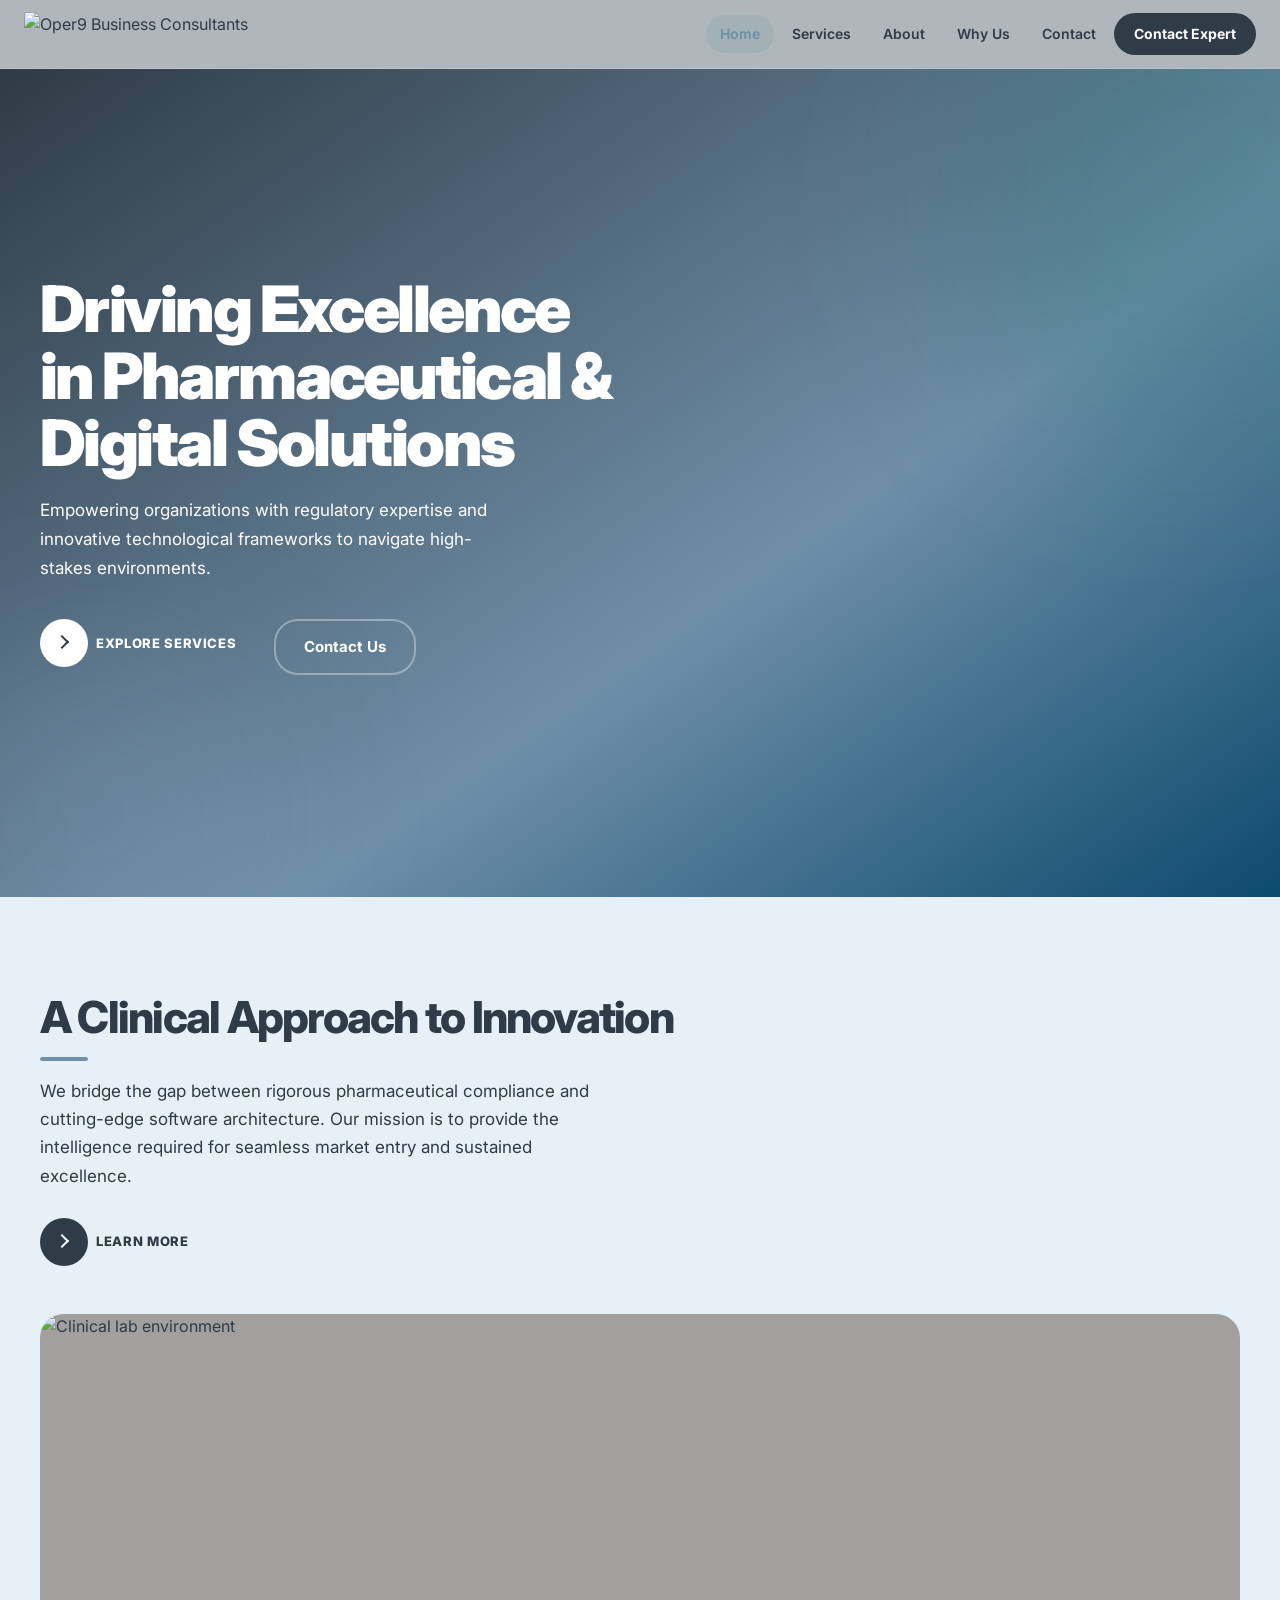
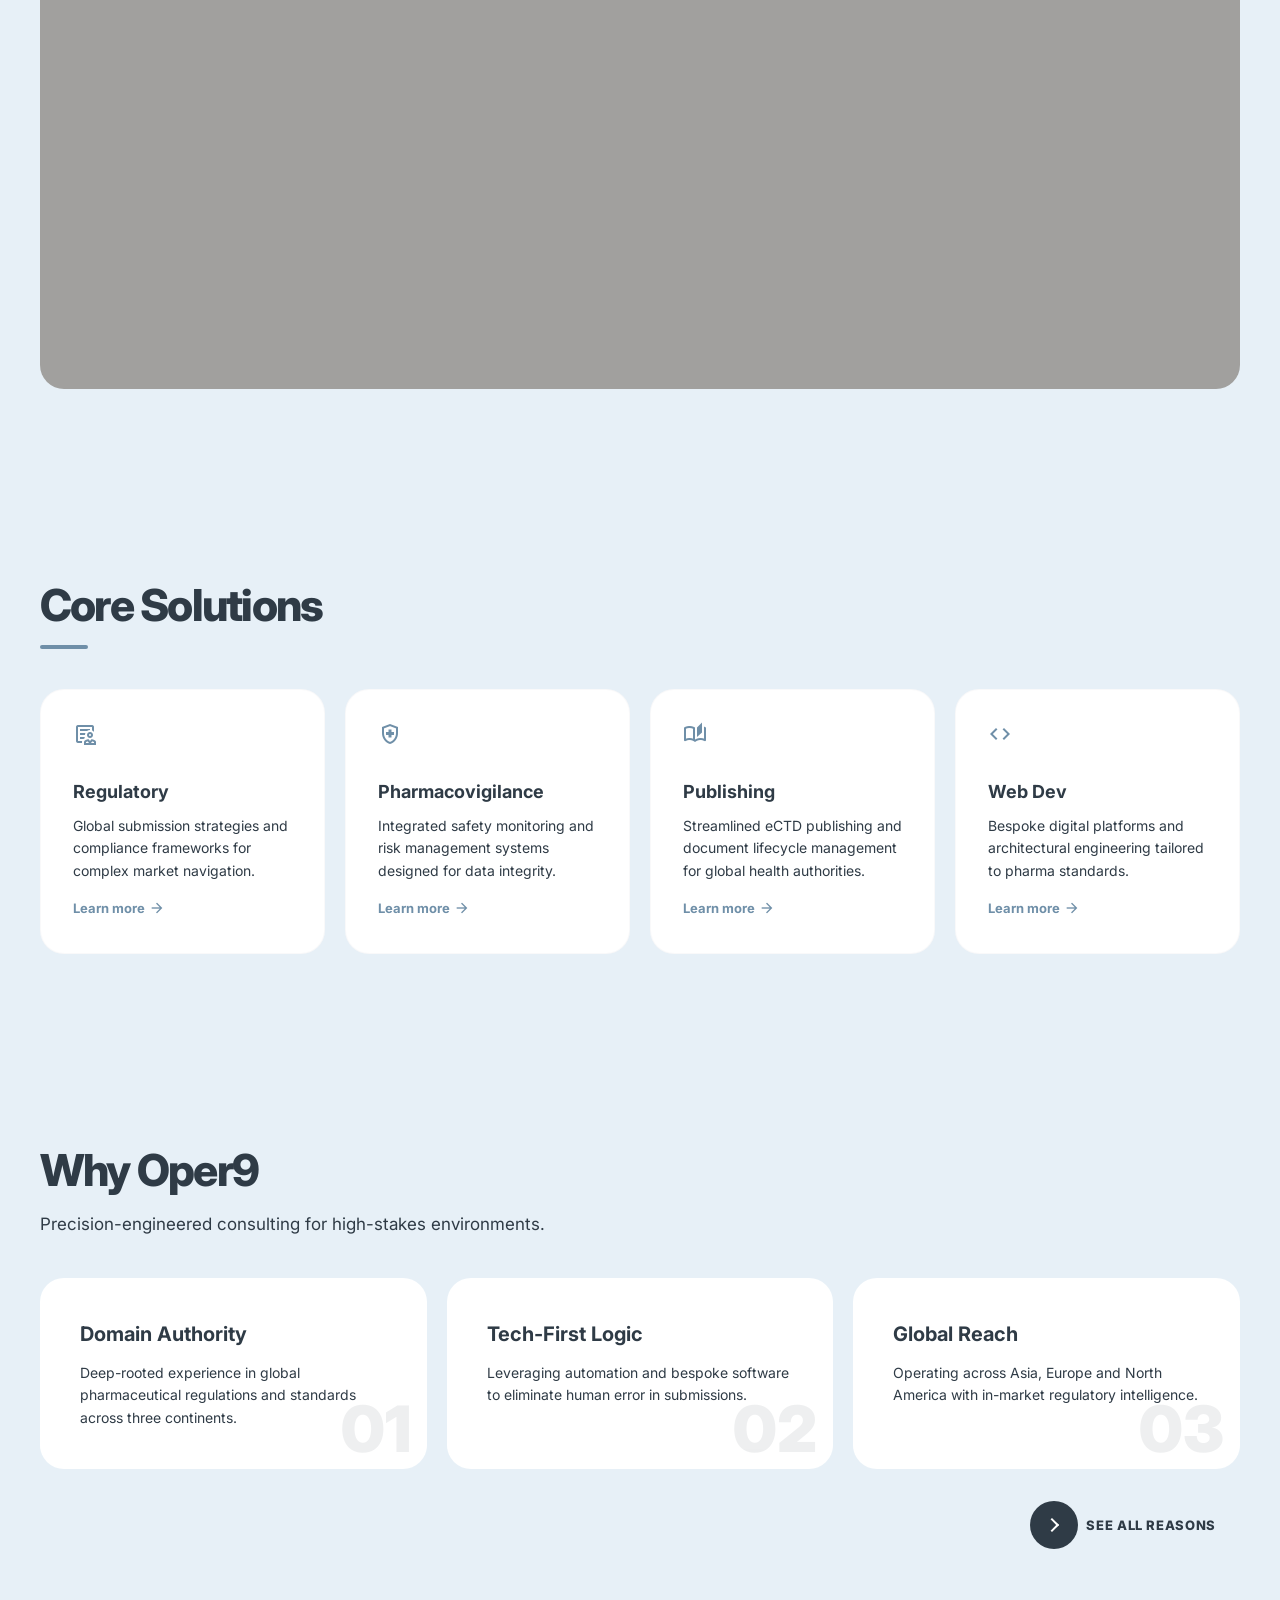
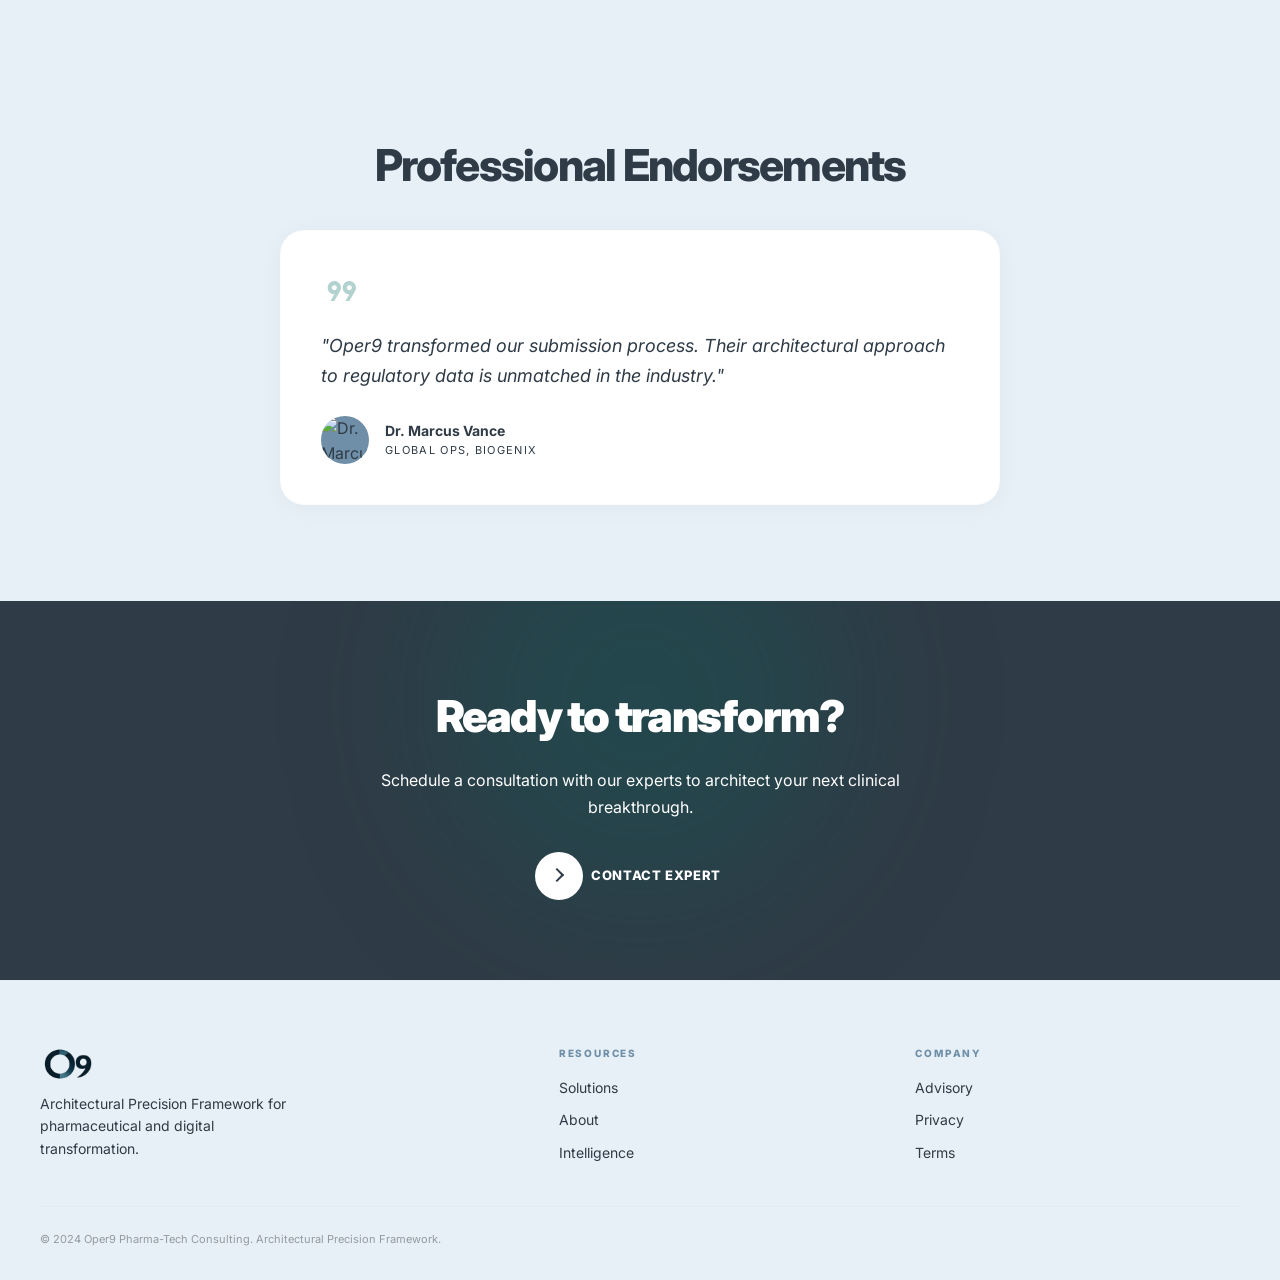
==== commit 04ec7670: "Fix CTA layout, update logos, remove hero pills and stats grid, revert uiverse glowing cards to fix " ====
--- a/index.html
+++ b/index.html
@@ -118,7 +118,7 @@
 <header class="site-header">
   <div class="header-inner">
     <a class="logo" href="index.html">
-      <img src="logo3.png" alt="Oper9 Business Consultants" class="logo-img"/>
+      <img src="logo4.png" alt="Oper9 Business Consultants" class="logo-img"/>
     </a>
     <nav class="desktop-nav">
       <a href="index.html" data-page="index.html">Home</a>
@@ -139,7 +139,7 @@
   <div class="mobile-menu-overlay"></div>
   <div class="mobile-menu-drawer">
     <div class="drawer-logo">
-      <img src="logo3.png" alt="Oper9 Business Consultants" class="logo-img-drawer"/>
+      <img src="logo4.png" alt="Oper9 Business Consultants" class="logo-img-drawer"/>
       <button class="drawer-close" id="menu-close" aria-label="Close menu">
         <span class="material-symbols-outlined">close</span>
       </button>
@@ -162,7 +162,7 @@
     <div class="orb" style="width:360px;height:360px;background:rgba(163,203,242,0.1);bottom:-100px;left:-80px;"></div>
     <div class="hero-inner">
       <div>
-        <span class="hero-badge">Architectural Precision</span>
+
         <h1 class="hero-title">Driving Excellence in Pharmaceutical &amp; Digital Solutions</h1>
         <p class="hero-sub">Empowering organizations with regulatory expertise and innovative technological frameworks to navigate high-stakes environments.</p>
         <div class="hero-actions">
@@ -175,30 +175,7 @@
           <a href="contact.html" class="btn btn-outline">Contact Us</a>
         </div>
       </div>
-      <div class="hero-visual reveal reveal-delay-2">
-        <div class="hero-visual-inner">
-          <div style="display:grid;grid-template-columns:1fr 1fr;gap:1rem;margin-bottom:1rem;">
-            <div class="stat-chip">
-              <span class="stat-value" data-count="20" data-suffix="+">20+</span>
-              <span class="stat-label">Years Experience</span>
-            </div>
-            <div class="stat-chip">
-              <span class="stat-value" data-count="150" data-suffix="+">150+</span>
-              <span class="stat-label">Submissions</span>
-            </div>
-          </div>
-          <div style="display:grid;grid-template-columns:1fr 1fr;gap:1rem;">
-            <div class="stat-chip">
-              <span class="stat-value" data-count="3">3</span>
-              <span class="stat-label">Continents</span>
-            </div>
-            <div class="stat-chip">
-              <span class="stat-value" data-count="98" data-suffix="%">98%</span>
-              <span class="stat-label">Client Retention</span>
-            </div>
-          </div>
-        </div>
-      </div>
+
     </div>
   </section>
 
@@ -207,7 +184,7 @@
     <div class="section-inner">
       <div style="display:grid;grid-template-columns:1fr;gap:3rem;align-items:center;" class="bento-grid-2" id="about-grid">
         <div class="reveal">
-          <span class="section-tag">About Oper9</span>
+
           <h2 class="section-title">A Clinical Approach to Innovation</h2>
           <div class="section-divider"></div>
           <p class="section-subtitle">We bridge the gap between rigorous pharmaceutical compliance and cutting-edge software architecture. Our mission is to provide the intelligence required for seamless market entry and sustained excellence.</p>
@@ -231,7 +208,7 @@
   <section class="section" style="background:var(--surface-container-low);">
     <div class="section-inner">
       <div class="reveal">
-        <span class="section-tag">Our Expertise</span>
+
         <h2 class="section-title">Core Solutions</h2>
         <div class="section-divider"></div>
       </div>
--- a/styles.css
+++ b/styles.css
@@ -112,6 +112,70 @@
 .reveal-delay-3 { transition-delay: 0.3s; }
 .reveal-delay-4 { transition-delay: 0.4s; }
 
+@keyframes float {
+  0% { transform: translateY(0px) rotate(0deg); }
+  50% { transform: translateY(-20px) rotate(3deg); }
+  100% { transform: translateY(0px) rotate(0deg); }
+}
+
+@keyframes scrollLeft {
+  0% { transform: translateX(0); }
+/* scroll relative to the exact repeated content width, calculation handles 50% shift */
+  100% { transform: translateX(-50%); } 
+}
+
+.marquee-container {
+  display: flex;
+  width: 100%;
+  overflow: hidden;
+  position: relative;
+  padding: 2rem 0;
+}
+
+/* Linear gradients on edges to fade out the scrolling items seamlessly */
+.marquee-container::before,
+.marquee-container::after {
+  content: "";
+  position: absolute;
+  top: 0; bottom: 0;
+  width: 15%;
+  z-index: 2;
+  pointer-events: none;
+}
+.marquee-container::before {
+  left: 0;
+  background: linear-gradient(to right, var(--surface-container-low), transparent);
+}
+.marquee-container::after {
+  right: 0;
+  background: linear-gradient(to left, var(--surface-container-low), transparent);
+}
+
+.marquee-content {
+  display: flex;
+  gap: 3rem;
+  padding-right: 3rem; /* match gap */
+  width: max-content;
+  animation: scrollLeft 35s linear infinite;
+  will-change: transform;
+}
+.marquee-container:hover .marquee-content {
+  animation-play-state: paused;
+}
+
+.visionary-card {
+  display: flex; flex-direction: column; align-items: center; justify-content: center;
+  text-align: center;
+  min-width: 220px;
+  padding: 1rem;
+  cursor: pointer;
+  transition: transform 0.4s var(--transition-quint);
+}
+.visionary-card:hover { transform: translateY(-8px) scale(1.02); }
+.visionary-card img {
+  box-shadow: 0 16px 40px rgba(47, 59, 70, 0.15);
+}
+
 /* ---------- Header / Nav ---------- */
 .site-header {
   position: sticky;
@@ -374,7 +438,8 @@
 /* ---------- Animated Uiverse CTA ---------- */
 .animated-cta {
  position: relative;
- display: inline-block;
+ display: inline-flex;
+ align-items: center;
  cursor: pointer;
  outline: none;
  border: 0;
@@ -384,19 +449,23 @@
  padding: 0;
  font-size: inherit;
  font-family: inherit;
- width: 15rem; /* Wide enough for 'Schedule Consultation' */
+ width: max-content;
+ min-width: 11rem;
  height: 3rem;
+ padding-right: 1.5rem;
 }
 
 .animated-cta .circle {
  transition: all 0.45s cubic-bezier(0.65, 0, 0.076, 1);
- position: relative;
+ position: absolute;
+ top: 0;
+ left: 0;
  display: block;
  margin: 0;
  width: 3rem;
  height: 3rem;
  background: var(--primary);
- border-radius: 1.625rem;
+ border-radius: 1.5rem;
 }
 
 .animated-cta .circle .icon {
@@ -430,17 +499,13 @@
 
 .animated-cta .button-text {
  transition: all 0.45s cubic-bezier(0.65, 0, 0.076, 1);
- position: absolute;
- top: 0;
- left: 0;
- right: 0;
- bottom: 0;
- padding: 0.75rem 0;
- margin: 0 0 0 1.85rem;
+ position: relative;
+ z-index: 1;
+ margin: 0 0 0 3.5rem; /* Forces text to clear the icon safely */
  color: var(--primary);
  font-weight: 800;
  line-height: 1.6;
- text-align: center;
+ text-align: left;
  text-transform: uppercase;
  letter-spacing: 0.05em;
  font-size: 0.8125rem;
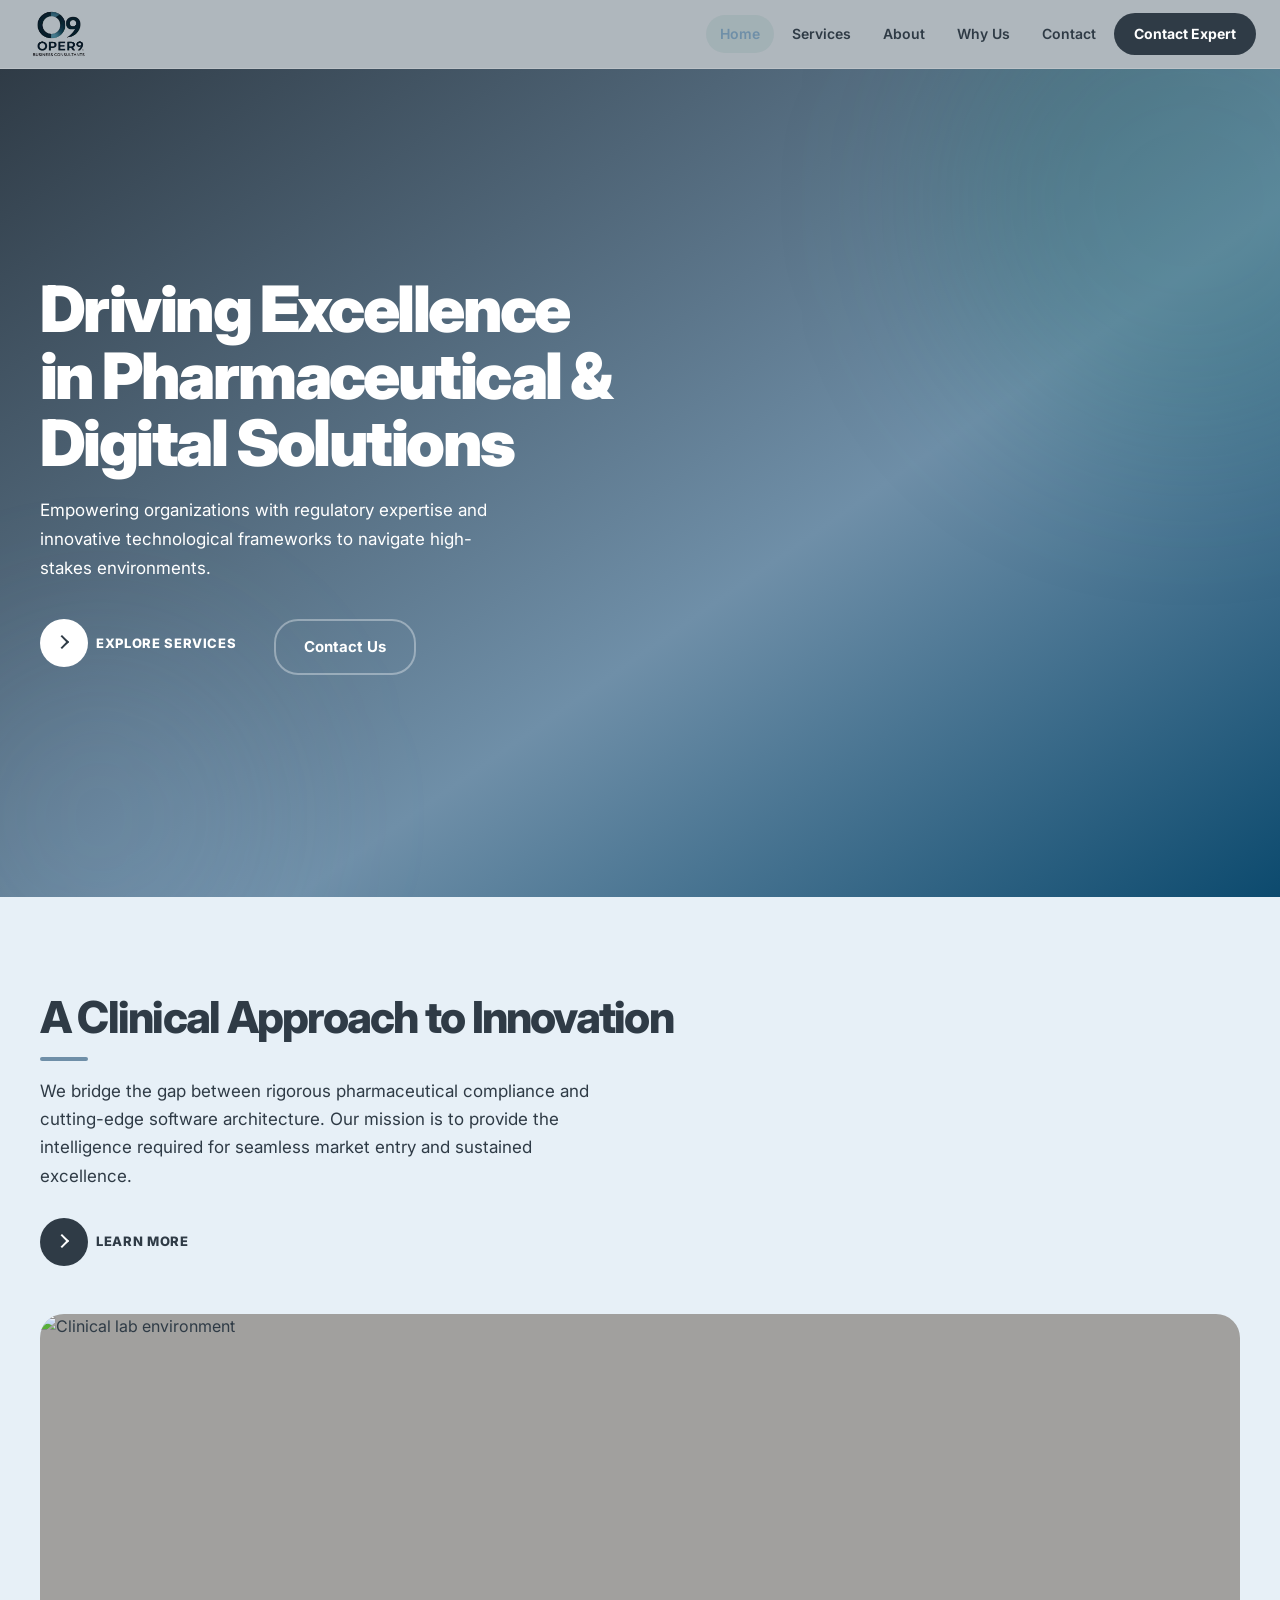
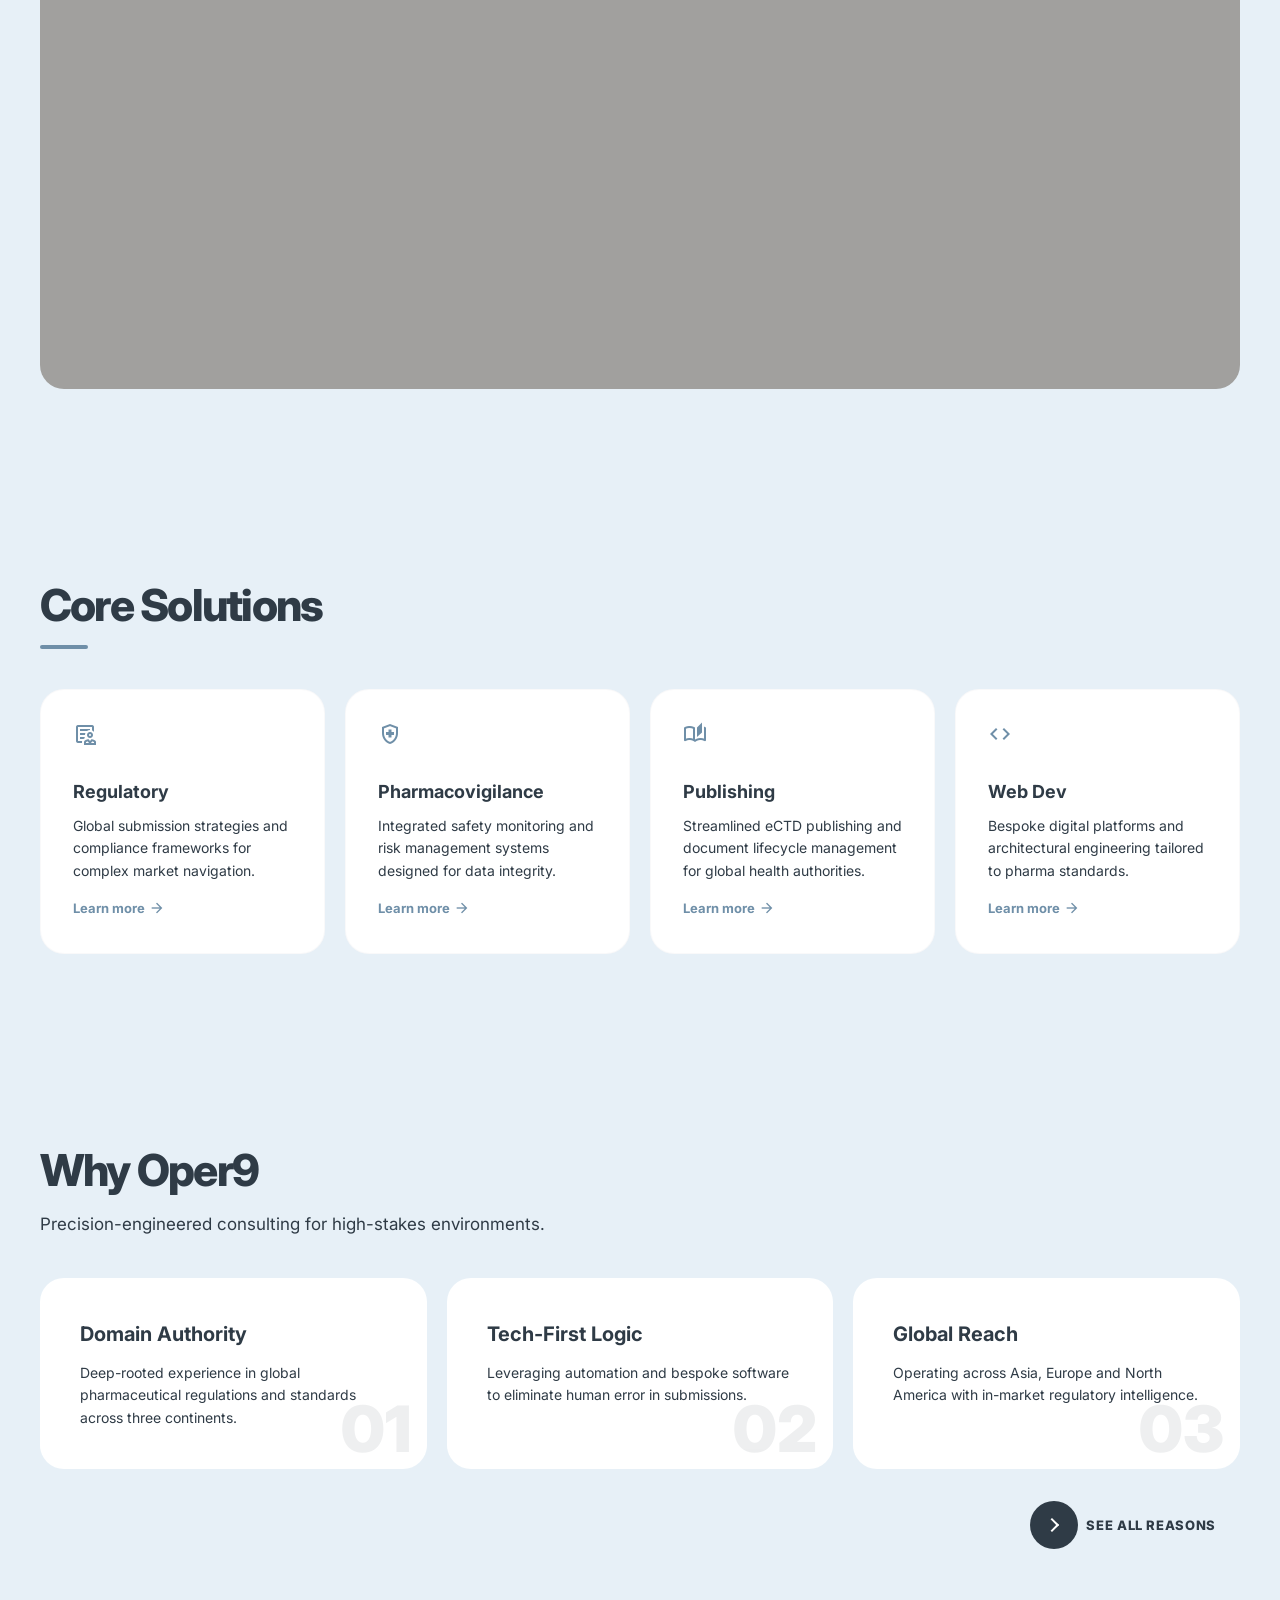
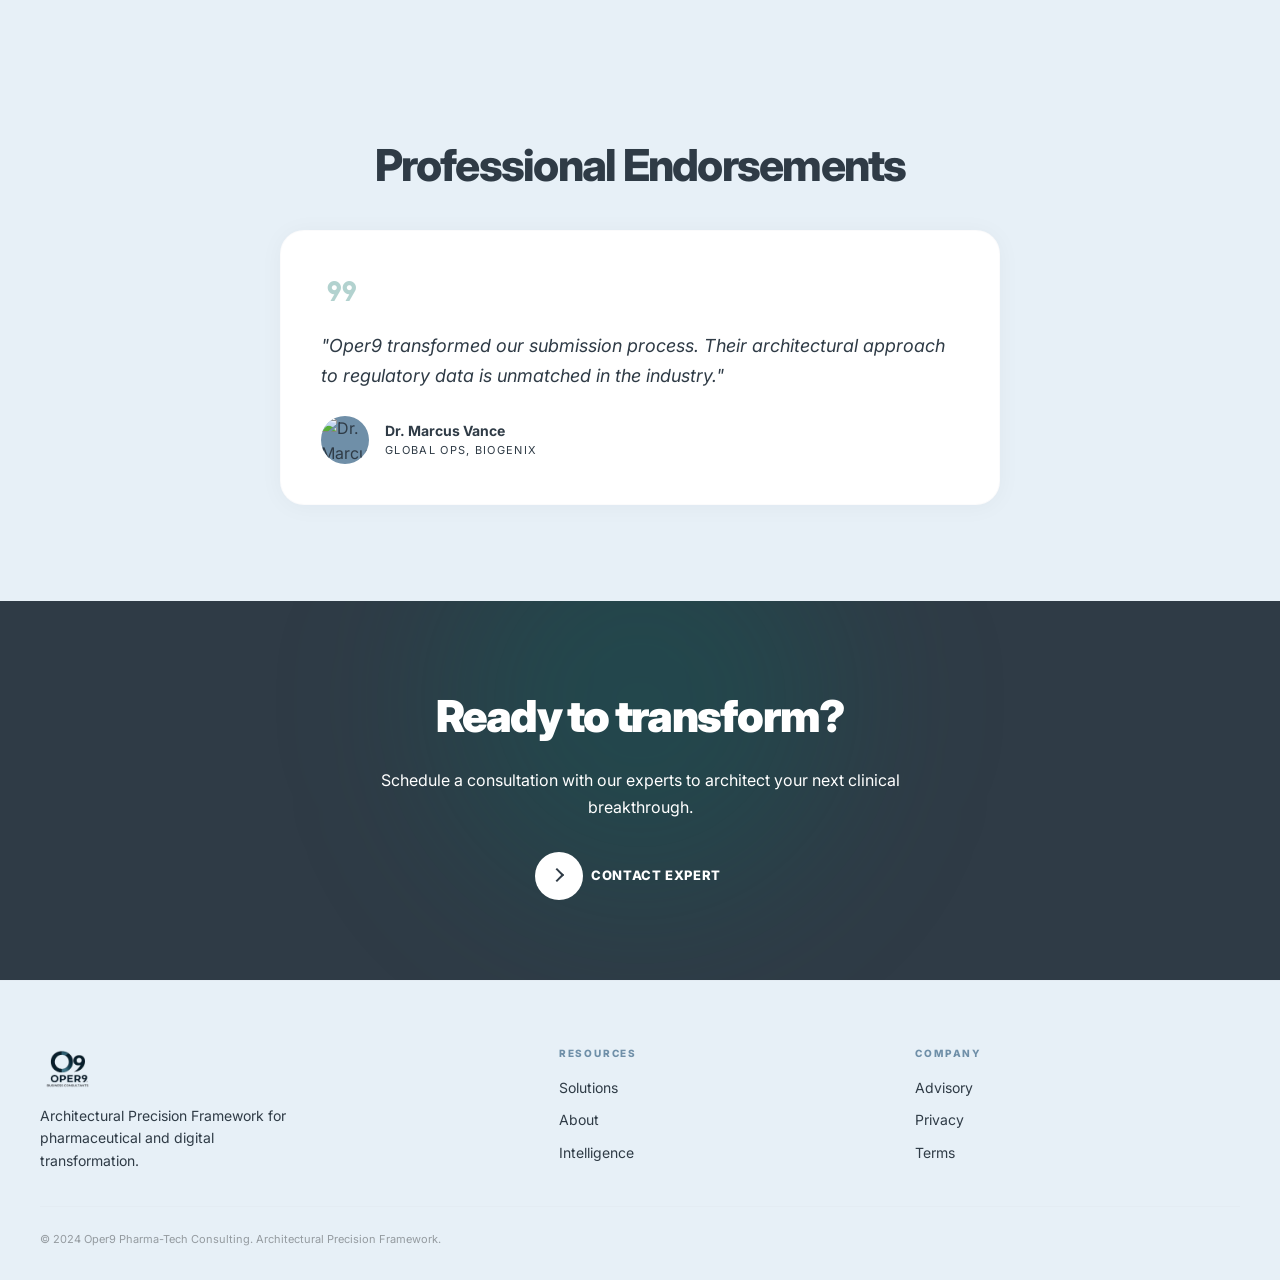
==== commit 2bd8642f: "Scale up logo dimensions across navbar and sync all footer logos to logo4.png" ====
--- a/index.html
+++ b/index.html
@@ -317,7 +317,7 @@
   <div class="footer-inner">
     <div class="footer-brand">
       <div style="margin-bottom:0.75rem;">
-        <img src="logo3.png" alt="Oper9 Business Consultants" class="logo-img-sm"/>
+        <img src="logo4.png" alt="Oper9 Business Consultants" class="logo-img-sm"/>
       </div>
       <p>Architectural Precision Framework for pharmaceutical and digital transformation.</p>
     </div>
--- a/styles.css
+++ b/styles.css
@@ -217,19 +217,19 @@
 
 /* Custom logo image */
 .logo-img {
-  height: 44px;
+  height: 60px;
   width: auto;
   object-fit: contain;
   display: block;
 }
 .logo-img-sm {
-  height: 36px;
+  height: 48px;
   width: auto;
   object-fit: contain;
   display: block;
 }
 .logo-img-drawer {
-  height: 40px;
+  height: 56px;
   width: auto;
   object-fit: contain;
   display: block;
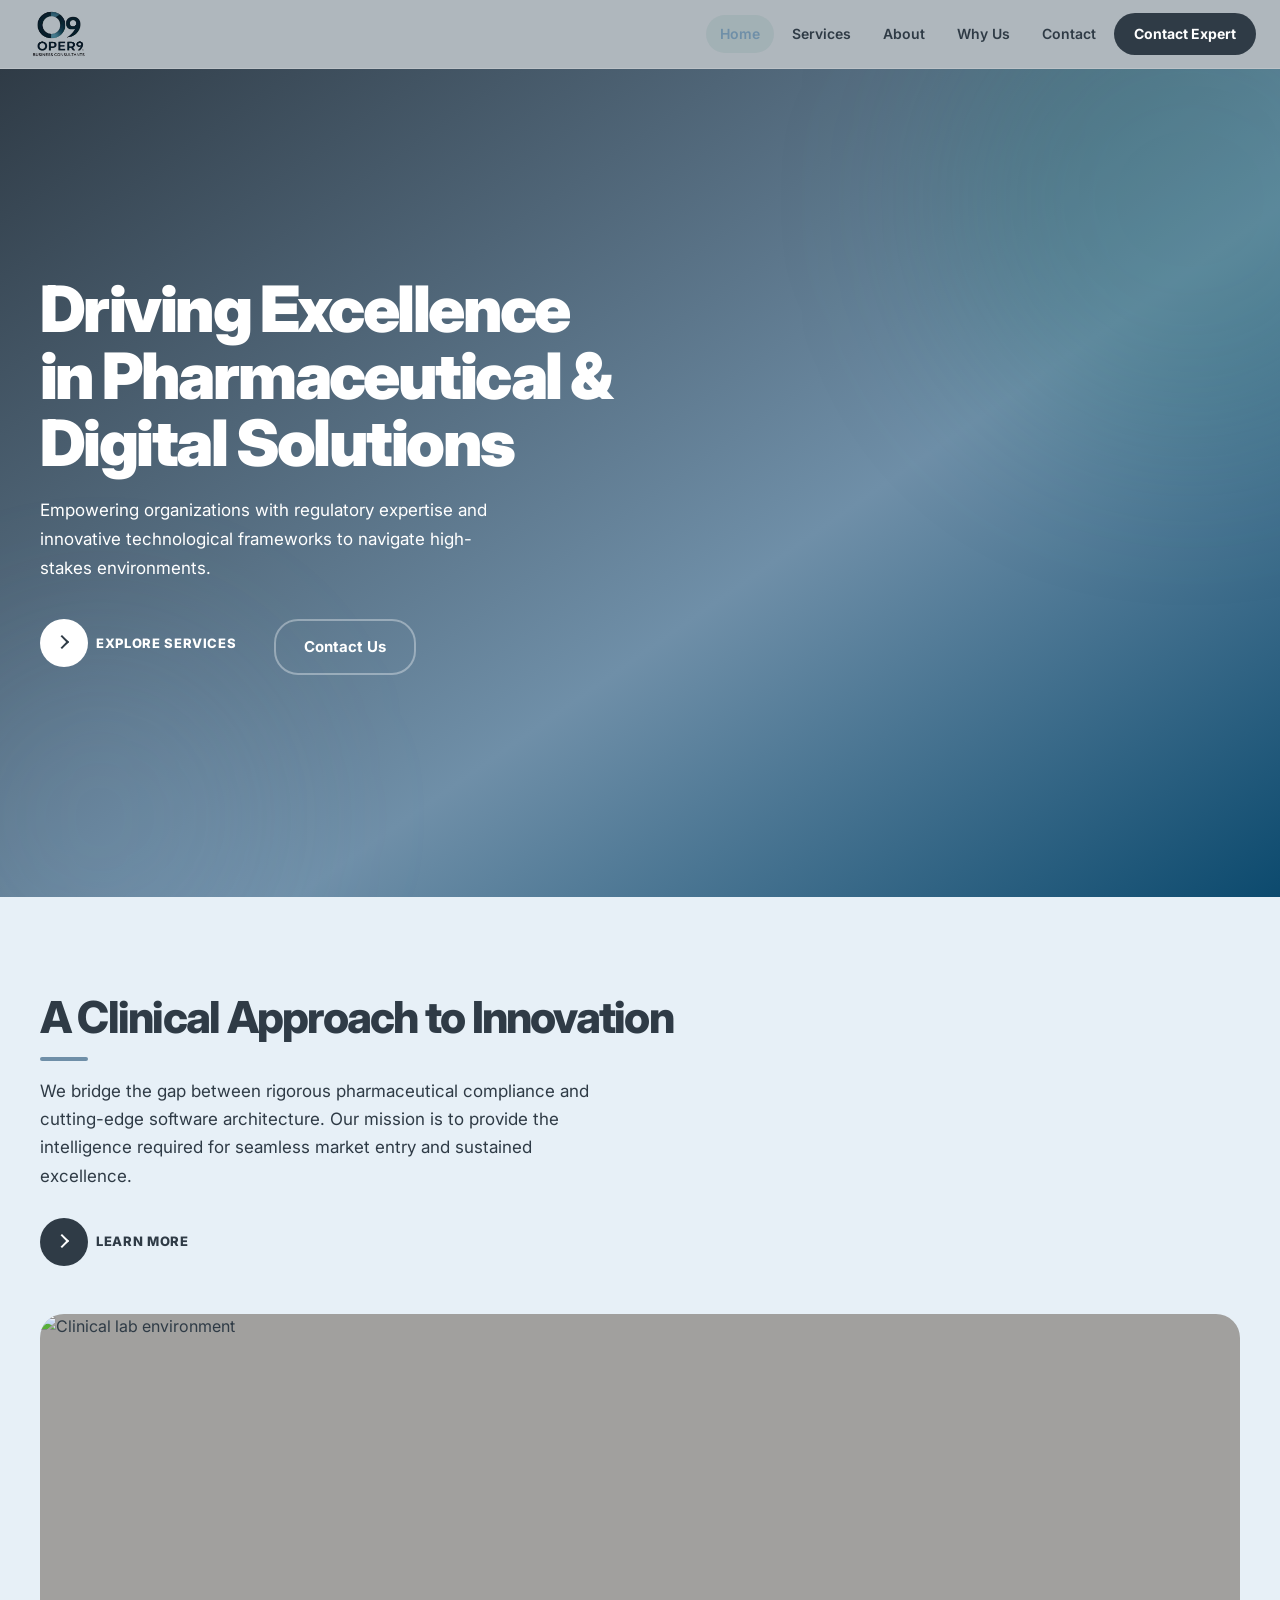
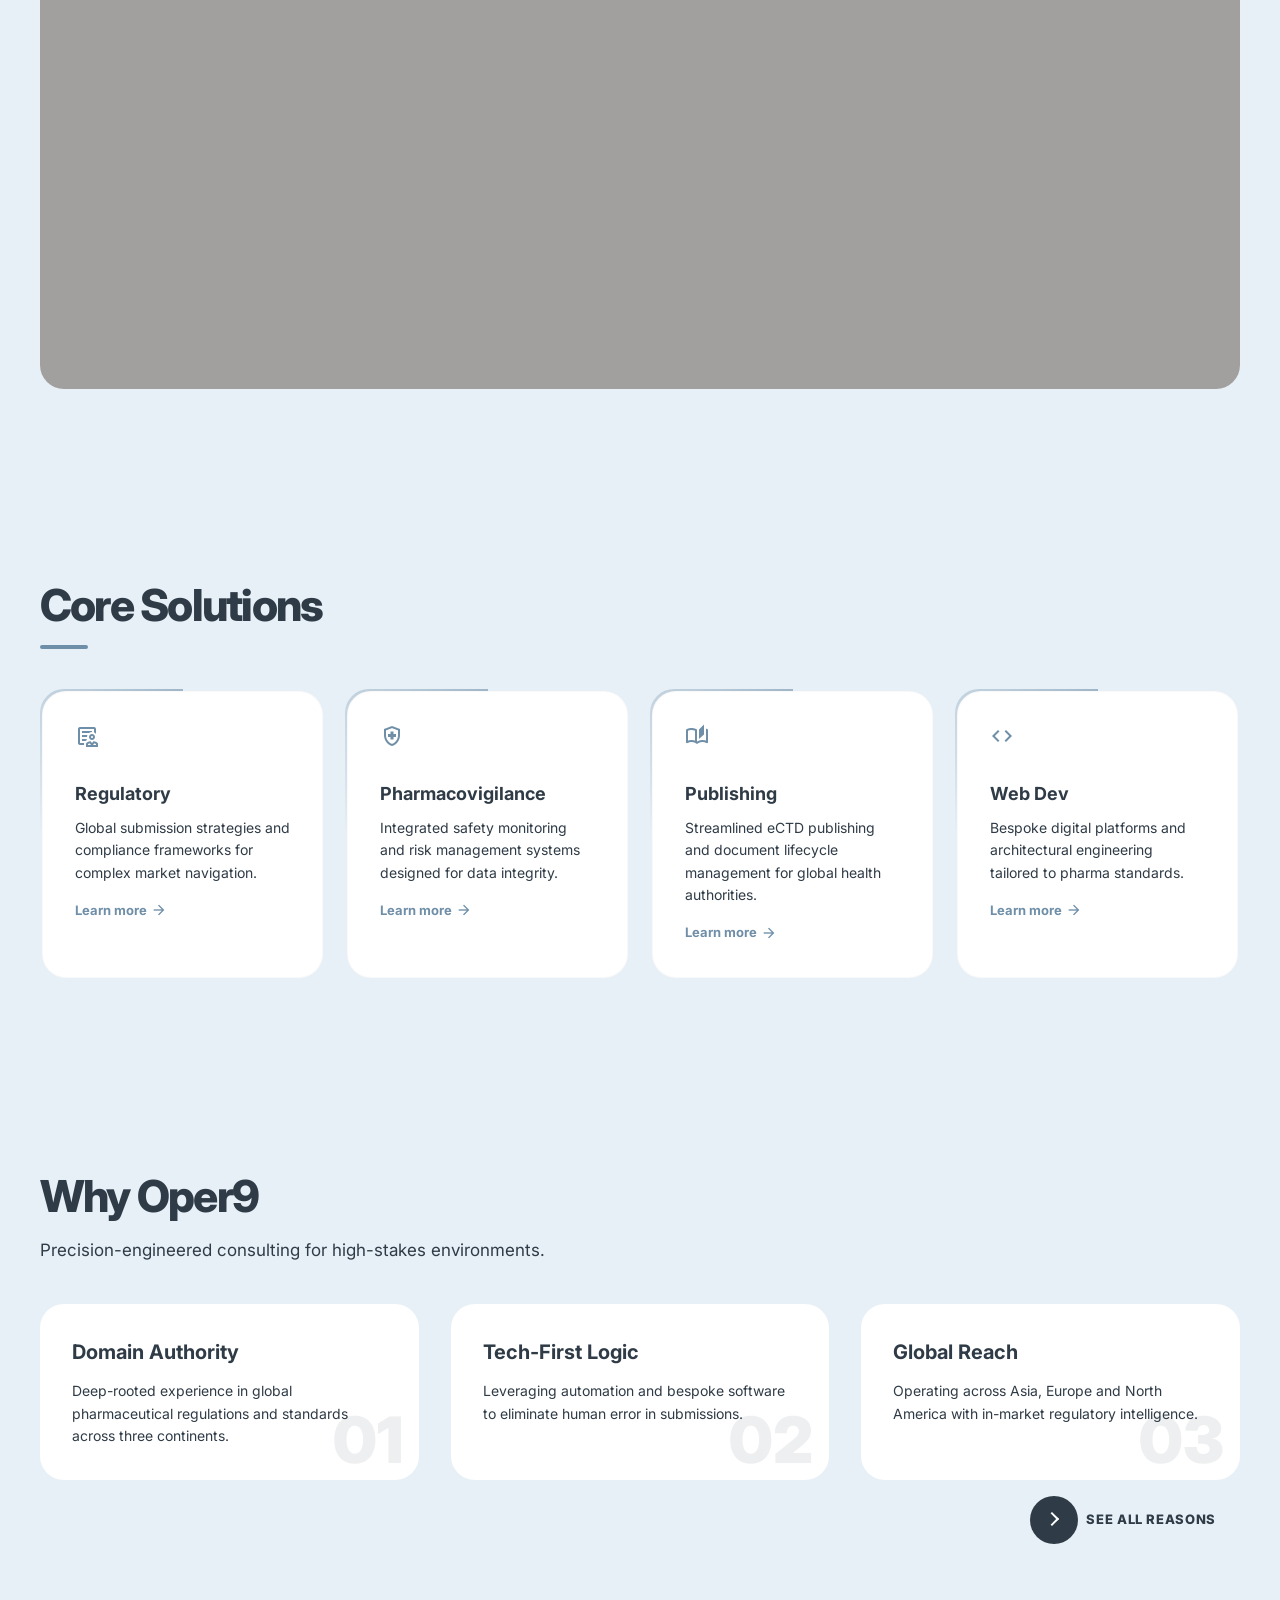
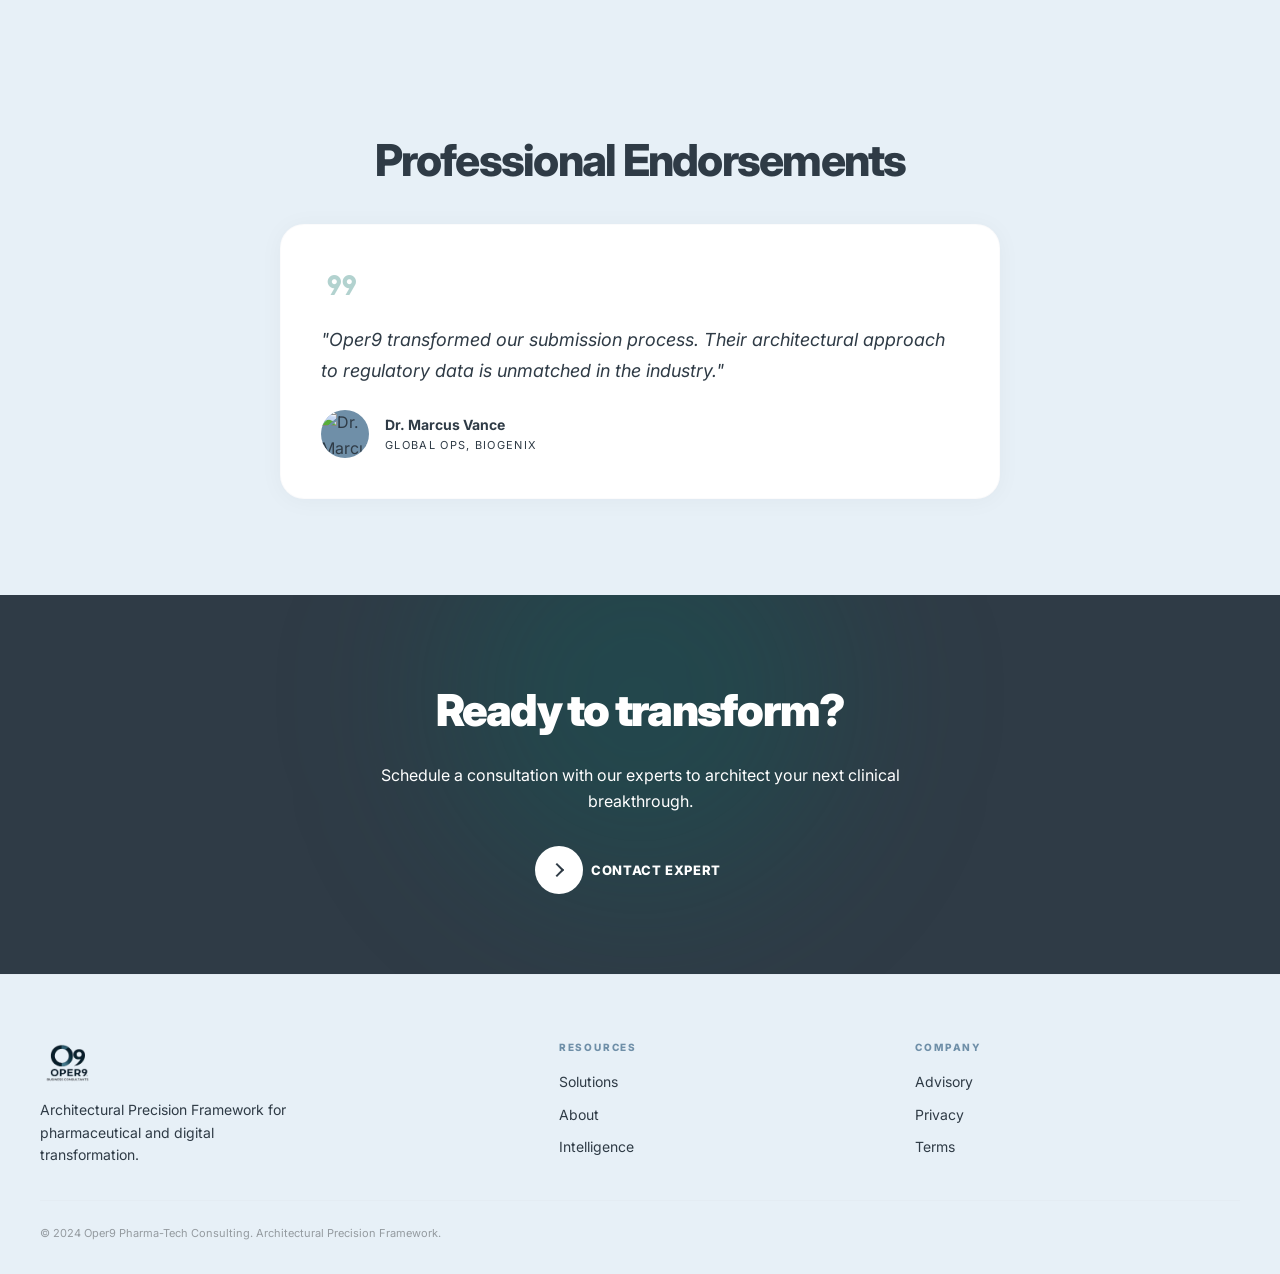
==== commit 8e339ed7: "Fix mobile view by stacking why-strip vertically and refactor Visionaries to manual horizontal scrol" ====
--- a/index.html
+++ b/index.html
@@ -79,16 +79,17 @@
     .stat-label { font-size: 0.6875rem; color: var(--on-primary-container); text-transform: uppercase; letter-spacing: 0.12em; font-weight: 600; }
 
     /* Why Oper9 section */
-    .why-strip { display: flex; gap: 1.25rem; overflow-x: auto; padding-bottom: 1rem; margin: 0 -1.5rem; padding-left: 1.5rem; padding-right: 1.5rem; scrollbar-width: none; scroll-snap-type: x mandatory; -webkit-overflow-scrolling: touch; }
-    .why-strip::-webkit-scrollbar { display: none; }
-    .why-card { min-width: min(88%, 360px); scroll-snap-align: center; flex-shrink: 0; border-radius: var(--radius-xl); padding: 2.5rem; position: relative; overflow: hidden; }
+    .why-strip { display: grid; grid-template-columns: 1fr; gap: 1.25rem; }
+    .why-card { border-radius: var(--radius-xl); padding: 2rem; position: relative; overflow: hidden; }
 
     @media (min-width: 768px) {
       .hero-inner { grid-template-columns: 1fr 1fr; align-items: center; }
       .hero-visual { display: block; }
-      .why-strip { overflow-x: visible; flex-wrap: nowrap; margin: 0; padding-left: 0; padding-right: 0; }
-      .why-card { min-width: 0; flex: 1; }
-    }
+    }
+    @media (min-width: 1024px) {
+      .why-strip { grid-template-columns: repeat(3, 1fr); gap: 2rem; }
+    }
+
     @media (min-width: 1024px) {
       .hero-title { font-size: 4rem; }
     }
--- a/styles.css
+++ b/styles.css
@@ -118,49 +118,29 @@
   100% { transform: translateY(0px) rotate(0deg); }
 }
 
-@keyframes scrollLeft {
-  0% { transform: translateX(0); }
-/* scroll relative to the exact repeated content width, calculation handles 50% shift */
-  100% { transform: translateX(-50%); } 
-}
-
-.marquee-container {
+/* Interactive Visionary Strip */
+.visionary-strip {
   display: flex;
-  width: 100%;
-  overflow: hidden;
-  position: relative;
-  padding: 2rem 0;
-}
-
-/* Linear gradients on edges to fade out the scrolling items seamlessly */
-.marquee-container::before,
-.marquee-container::after {
-  content: "";
-  position: absolute;
-  top: 0; bottom: 0;
-  width: 15%;
-  z-index: 2;
-  pointer-events: none;
-}
-.marquee-container::before {
-  left: 0;
-  background: linear-gradient(to right, var(--surface-container-low), transparent);
-}
-.marquee-container::after {
-  right: 0;
-  background: linear-gradient(to left, var(--surface-container-low), transparent);
-}
-
-.marquee-content {
-  display: flex;
-  gap: 3rem;
-  padding-right: 3rem; /* match gap */
-  width: max-content;
-  animation: scrollLeft 35s linear infinite;
-  will-change: transform;
-}
-.marquee-container:hover .marquee-content {
-  animation-play-state: paused;
+  gap: 2rem;
+  overflow-x: auto;
+  padding: 1rem 0 3rem;
+  margin: 0 -1.5rem;
+  padding-left: 1.5rem;
+  padding-right: 1.5rem;
+  scrollbar-width: none;
+  scroll-snap-type: x mandatory;
+  -webkit-overflow-scrolling: touch;
+}
+.visionary-strip::-webkit-scrollbar { display: none; }
+
+@media (min-width: 768px) {
+  .visionary-strip {
+    margin: 0 auto;
+    padding-left: 0;
+    padding-right: 0;
+    max-width: 1200px;
+    justify-content: center;
+  }
 }
 
 .visionary-card {
@@ -596,6 +576,63 @@
   background: var(--primary);
   color: var(--on-primary);
   border-color: transparent;
+}
+
+/* ---------- Robust Glowing Border Effect ---------- */
+.card-glow-wrapper {
+  position: relative;
+  border-radius: var(--radius-xl);
+  padding: 2px;
+  background: var(--surface-container-low);
+  overflow: hidden;
+  z-index: 1;
+  transition: transform 0.25s var(--transition-quint), box-shadow 0.25s ease;
+}
+
+.card-glow-wrapper::before {
+  content: "";
+  position: absolute;
+  top: 50%;
+  left: 50%;
+  width: 200%;
+  height: 200%;
+  transform-origin: center;
+  background: conic-gradient(transparent 0deg, transparent 270deg, var(--secondary) 360deg);
+  animation: rotate-spinner 20s linear infinite;
+  transform: translate(-50%, -50%);
+  z-index: -1;
+  opacity: 0.6; /* Present at all times per user request! */
+  transition: opacity 0.3s ease;
+}
+
+.card-glow-wrapper:hover {
+  transform: translateY(-5px);
+  box-shadow: 0 20px 48px rgba(0, 38, 63, 0.15);
+}
+
+.card-glow-wrapper:hover::before {
+  opacity: 1; /* Brightens on hover */
+}
+
+@keyframes rotate-spinner {
+  from { transform: translate(-50%, -50%) rotate(0deg); }
+  to { transform: translate(-50%, -50%) rotate(360deg); }
+}
+
+/* Prevent inner cards from double-jumping on hover */
+.card-glow-wrapper .module-card:hover,
+.card-glow-wrapper .service-card:hover {
+  transform: none;
+  box-shadow: none;
+}
+
+/* Ensure inner cards represent exact seamless opaqueness over the spinner interior */
+.card-glow-wrapper .module-card,
+.card-glow-wrapper .service-card {
+  z-index: 2;
+  position: relative;
+  height: 100%;
+  margin: 0;
 }
 
 /* ---------- Footer ---------- */
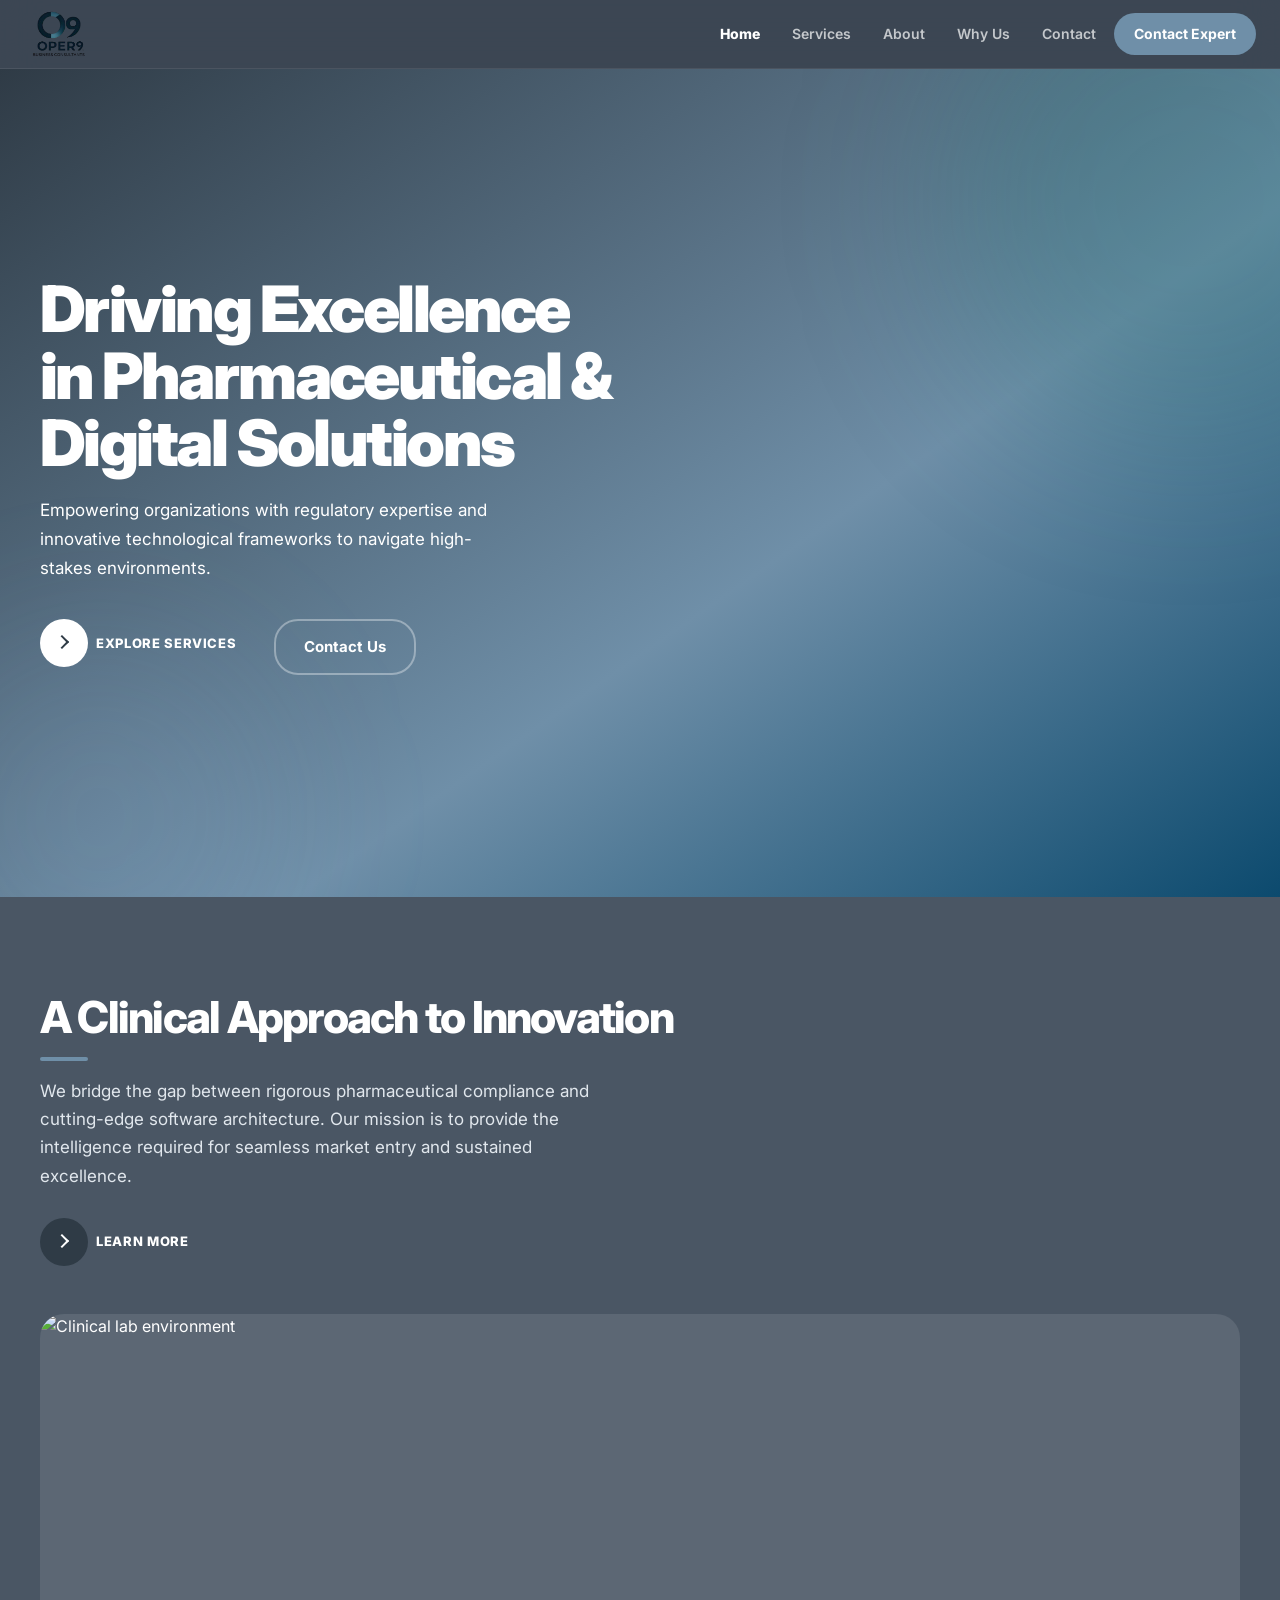
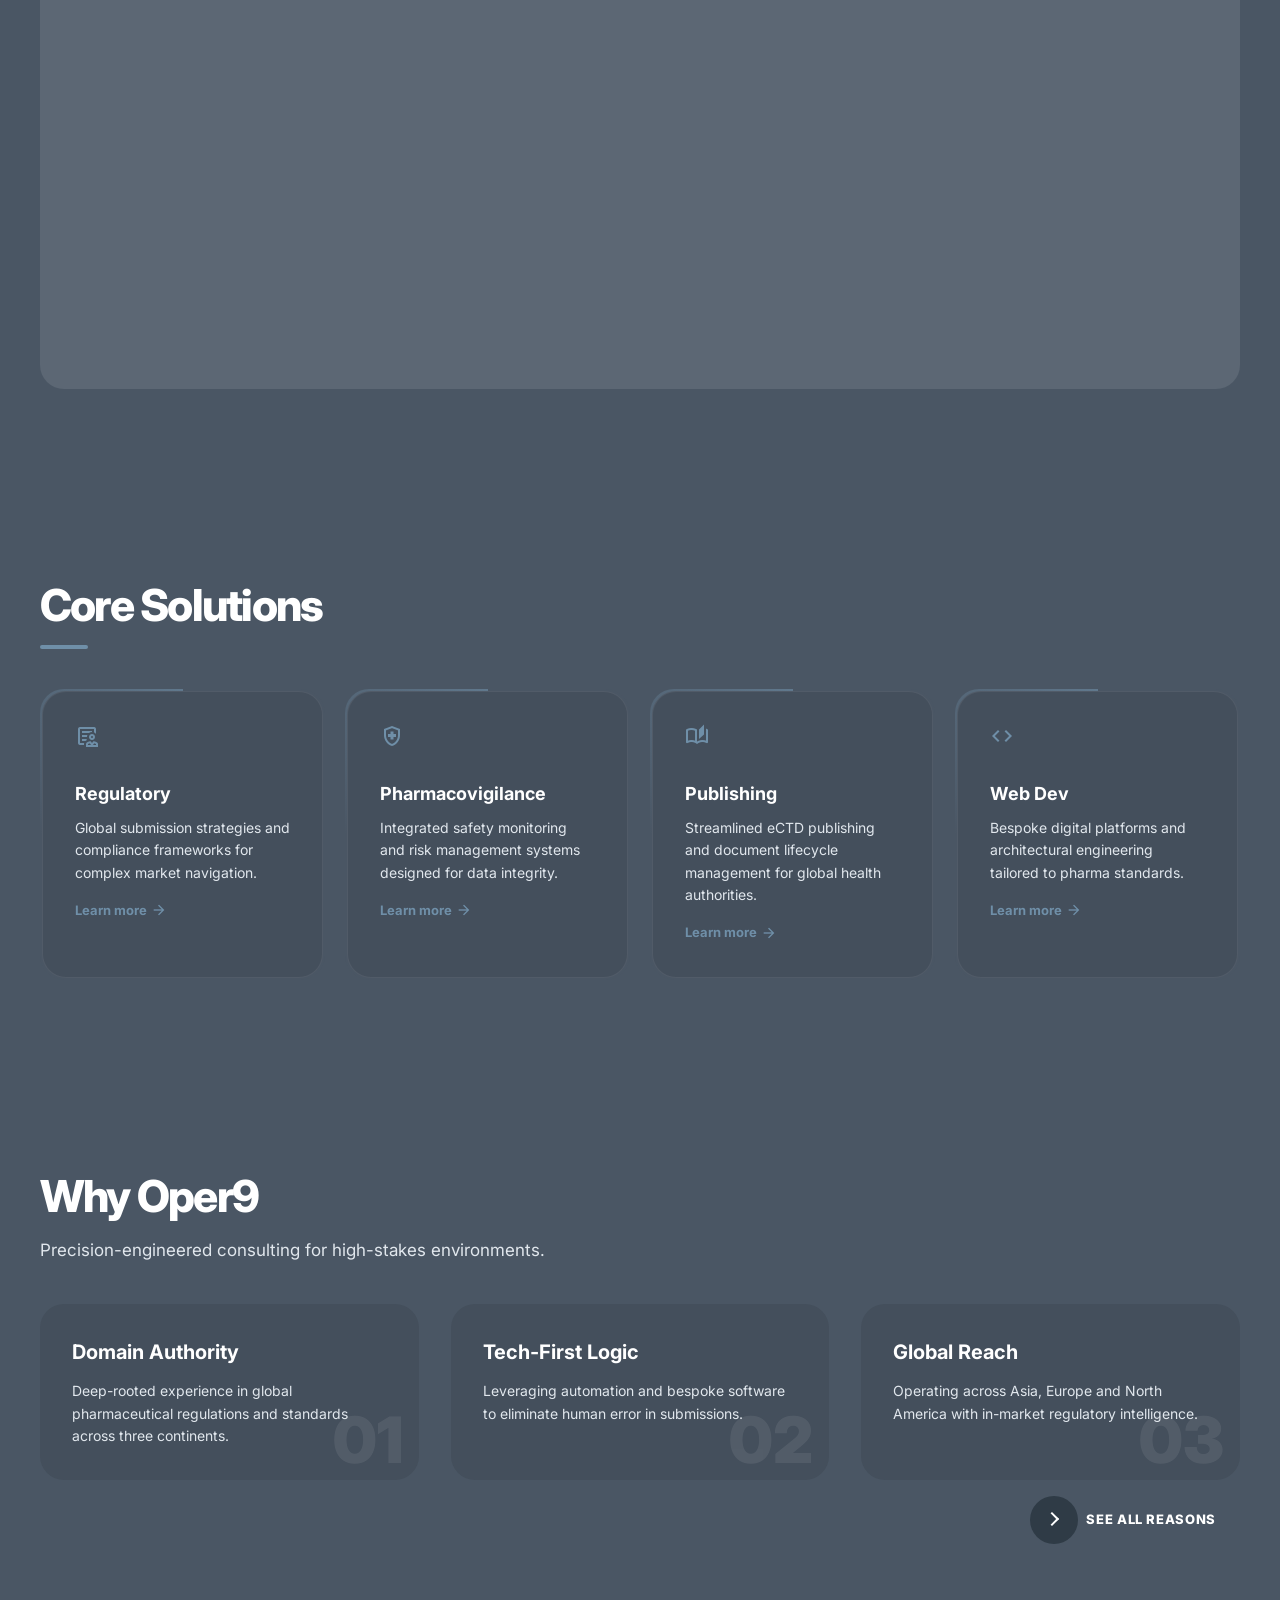
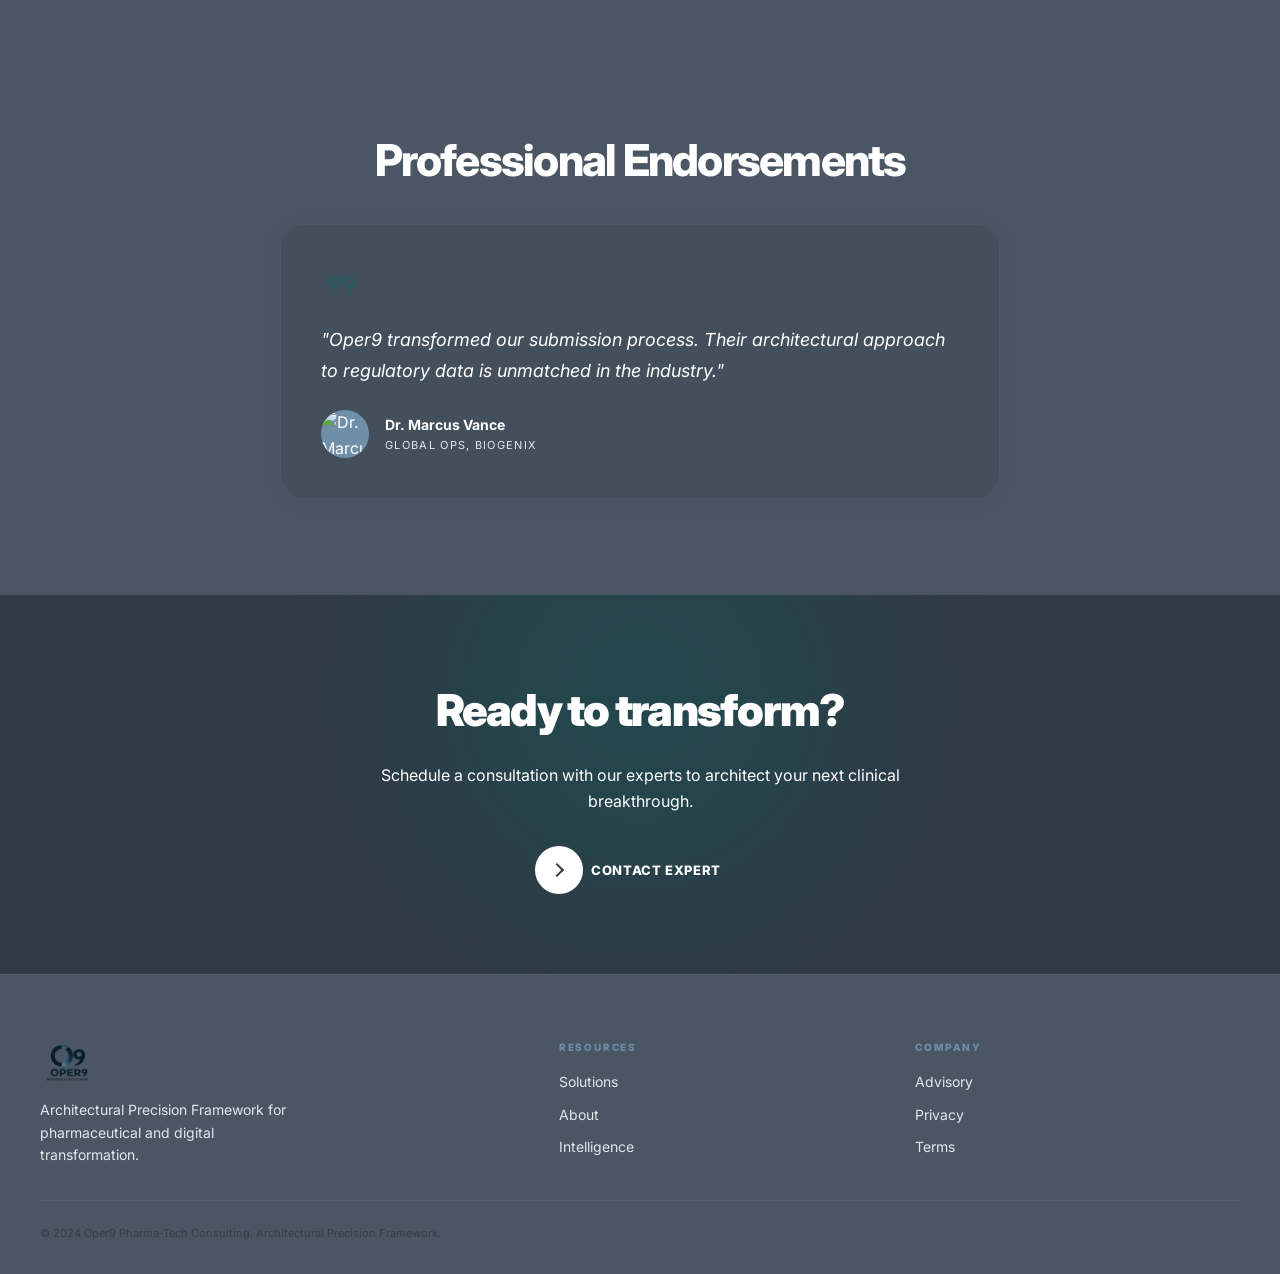
==== commit d51ebaaa: "style: final global cleanup of dark inline styles" ====
--- a/index.html
+++ b/index.html
@@ -251,18 +251,18 @@
       </div>
       <div class="why-strip">
         <div class="why-card" style="background:var(--surface-container-lowest);">
-          <span style="font-size:4rem;font-weight:900;opacity:0.08;position:absolute;right:1rem;bottom:0.5rem;line-height:1;color:var(--primary);">01</span>
-          <h4 style="font-size:1.25rem;font-weight:700;margin-bottom:0.75rem;color:var(--primary);">Domain Authority</h4>
+          <span style="font-size:4rem;font-weight:900;opacity:0.08;position:absolute;right:1rem;bottom:0.5rem;line-height:1;">01</span>
+          <h4 style="font-size:1.25rem;font-weight:700;margin-bottom:0.75rem;">Domain Authority</h4>
           <p style="font-size:0.875rem;color:var(--on-surface-variant);line-height:1.6;">Deep-rooted experience in global pharmaceutical regulations and standards across three continents.</p>
         </div>
         <div class="why-card" style="background:var(--surface-container-lowest);">
-          <span style="font-size:4rem;font-weight:900;opacity:0.08;position:absolute;right:1rem;bottom:0.5rem;line-height:1;color:var(--primary);">02</span>
-          <h4 style="font-size:1.25rem;font-weight:700;margin-bottom:0.75rem;color:var(--primary);">Tech-First Logic</h4>
+          <span style="font-size:4rem;font-weight:900;opacity:0.08;position:absolute;right:1rem;bottom:0.5rem;line-height:1;">02</span>
+          <h4 style="font-size:1.25rem;font-weight:700;margin-bottom:0.75rem;">Tech-First Logic</h4>
           <p style="font-size:0.875rem;color:var(--on-surface-variant);line-height:1.6;">Leveraging automation and bespoke software to eliminate human error in submissions.</p>
         </div>
         <div class="why-card" style="background:var(--surface-container-lowest);">
-          <span style="font-size:4rem;font-weight:900;opacity:0.08;position:absolute;right:1rem;bottom:0.5rem;line-height:1;color:var(--primary);">03</span>
-          <h4 style="font-size:1.25rem;font-weight:700;margin-bottom:0.75rem;color:var(--primary);">Global Reach</h4>
+          <span style="font-size:4rem;font-weight:900;opacity:0.08;position:absolute;right:1rem;bottom:0.5rem;line-height:1;">03</span>
+          <h4 style="font-size:1.25rem;font-weight:700;margin-bottom:0.75rem;">Global Reach</h4>
           <p style="font-size:0.875rem;color:var(--on-surface-variant);line-height:1.6;">Operating across Asia, Europe and North America with in-market regulatory intelligence.</p>
         </div>
       </div>
@@ -289,7 +289,7 @@
             <img src="https://lh3.googleusercontent.com/aida-public/[base64]" alt="Dr. Marcus Vance"/>
           </div>
           <div>
-            <p style="font-weight:700;font-size:0.875rem;color:var(--primary);">Dr. Marcus Vance</p>
+            <p style="font-weight:700;font-size:0.875rem;">Dr. Marcus Vance</p>
             <p style="font-size:0.6875rem;text-transform:uppercase;letter-spacing:0.12em;color:var(--on-surface-variant);">Global Ops, Biogenix</p>
           </div>
         </div>
@@ -364,6 +364,6 @@
 
 <div class="bottom-nav-spacer"></div>
 
-<script src="main.js"></script>
+<script src="app.js?v=final"></script>
 </body>
 </html>
--- a/styles.css
+++ b/styles.css
@@ -4,6 +4,11 @@
 
 @import url('https://fonts.googleapis.com/css2?family=Inter:wght@300;400;500;600;700;800;900&display=swap');
 @import url('https://fonts.googleapis.com/css2?family=Material+Symbols+Outlined:wght,FILL@100..700,0..1&display=swap');
+
+@keyframes fadeIn {
+  from { opacity: 0; transform: translateY(10px); }
+  to { opacity: 1; transform: translateY(0); }
+}
 
 /* ---------- CSS Custom Properties ---------- */
 :root {
@@ -29,32 +34,32 @@
   --secondary-fixed: #cfdbe6;
   --secondary-fixed-dim: rgba(161, 160, 158, 1);
 
-  /* Surfaces */
-  --background: #b0b7bd; /* Darker slate grey background */
-  --on-background: #2f3b46;
-
-  /* Cards pop in white against the darker grey background */
-  --surface-container-lowest: #ffffff; 
-  --surface-container-low: #e7f0f7; /* Color 1 */
-  --surface: #e7f0f7;
-  --surface-dim: #b0b7bd; /* Matching bg */
-  --surface-bright: #ffffff;
+  /* Surfaces - MODERN SLATE THEME (ELEVATED) */
+  --background: #3c4754; /* Medium Modern Slate */
+  --on-background: #ffffff;
+
+  /* Cards pop in white against the medium slate background */
+  --surface-container-lowest: #444f5c; 
+  --surface-container-low: #4a5664; 
+  --surface: #4a5664;
+  --surface-dim: #3c4754; 
+  --surface-bright: #5c6774;
   
-  --surface-container: #b0b7bd; /* Matching bg */
-  --surface-container-high: rgba(161, 160, 158, 1); /* Color 3 */
-  --surface-container-highest: #6f8fa8;
+  --surface-container: #505c6a; 
+  --surface-container-high: #5c6774; 
+  --surface-container-highest: #6d7885;
   
-  --surface-variant: #e7f0f7;
-  --on-surface: #2f3b46; /* Color 5 */
-  --on-surface-variant: #2f3b46;
+  --surface-variant: #4a5664;
+  --on-surface: #ffffff; 
+  --on-surface-variant: #e1e7ed;
   
-  --outline: #6f8fa8;
-  --outline-variant: rgba(161, 160, 158, 1); /* Color 3 */
+  --outline: #6d7885;
+  --outline-variant: #5c6774; 
   
-  --error: #ba1a1a;
-  --inverse-surface: #2f3b46;
-  --inverse-on-surface: #ffffff;
-  --inverse-primary: rgba(161, 160, 158, 1); /* Color 3 */
+  --error: #cf6679;
+  --inverse-surface: #f8f9fa;
+  --inverse-on-surface: #3c4754;
+  --inverse-primary: #6f8fa8; 
   --surface-tint: #6f8fa8;
 
   --transition-quint: cubic-bezier(0.23, 1, 0.32, 1);
@@ -118,29 +123,39 @@
   100% { transform: translateY(0px) rotate(0deg); }
 }
 
-/* Interactive Visionary Strip */
-.visionary-strip {
+/* Interactive Marquee */
+.interactive-marquee {
+  width: 100%;
+  overflow: hidden;
+  position: relative;
+  padding: 1rem 0 3rem;
+  cursor: grab;
+  user-select: none; /* prevent text selection during drag */
+  touch-action: none; /* prevent native touch scroll */
+}
+.interactive-marquee:active { cursor: grabbing; }
+
+.marquee-track {
   display: flex;
-  gap: 2rem;
-  overflow-x: auto;
-  padding: 1rem 0 3rem;
-  margin: 0 -1.5rem;
-  padding-left: 1.5rem;
-  padding-right: 1.5rem;
-  scrollbar-width: none;
-  scroll-snap-type: x mandatory;
-  -webkit-overflow-scrolling: touch;
-}
-.visionary-strip::-webkit-scrollbar { display: none; }
-
-@media (min-width: 768px) {
-  .visionary-strip {
-    margin: 0 auto;
-    padding-left: 0;
-    padding-right: 0;
-    max-width: 1200px;
-    justify-content: center;
-  }
+  gap: 3rem;
+  width: max-content;
+  will-change: transform;
+}
+
+.visionary-card {
+  min-width: 260px;
+  flex-shrink: 0;
+  text-align: center;
+  background: var(--surface-container-lowest);
+  border: 1px solid rgba(194, 199, 206, 0.1);
+  padding: 2rem;
+  border-radius: var(--radius-xl);
+  transition: transform 0.25s var(--transition-quint), box-shadow 0.25s ease;
+}
+
+.visionary-card:hover {
+  transform: translateY(-8px);
+  box-shadow: 0 16px 40px rgba(0, 38, 63, 0.08);
 }
 
 .visionary-card {
@@ -161,14 +176,17 @@
   position: sticky;
   top: 0;
   z-index: 100;
-  background: rgba(176, 183, 189, 0.90);
-  backdrop-filter: blur(16px);
-  -webkit-backdrop-filter: blur(16px);
-  border-bottom: 1px solid rgba(255, 255, 255, 0.15);
-  transition: box-shadow 0.3s ease;
+  background: rgba(60, 71, 84, 0.85); /* Matched to Modern Slate */
+  backdrop-filter: blur(20px);
+  -webkit-backdrop-filter: blur(20px);
+  border-bottom: 1px solid rgba(255, 255, 255, 0.08);
+  transition: box-shadow 0.3s ease, transform 0.4s var(--transition-quint);
 }
 .site-header.scrolled {
   box-shadow: 0 2px 24px rgba(0, 38, 63, 0.08);
+}
+.site-header.nav-hidden {
+  transform: translateY(-100%);
 }
 
 .header-inner {
@@ -187,12 +205,12 @@
   gap: 0.5rem;
   text-decoration: none;
 }
-.logo-icon { font-size: 1.75rem; color: var(--primary); }
+.logo-icon { font-size: 1.75rem; color: #ffffff; }
 .logo-text {
   font-size: 1.375rem;
   font-weight: 900;
   letter-spacing: -0.04em;
-  color: var(--primary);
+  color: #ffffff;
 }
 
 /* Custom logo image */
@@ -224,25 +242,24 @@
 .desktop-nav a {
   font-size: 0.875rem;
   font-weight: 600;
-  color: var(--on-surface-variant);
+  color: rgba(255, 255, 255, 0.7);
   padding: 0.5rem 0.875rem;
-  border-radius: var(--radius-full);
-  transition: color 0.2s ease, background 0.2s ease;
-}
-.desktop-nav a:hover { color: var(--primary); background: var(--surface-container); }
-.desktop-nav a.active { color: var(--secondary); background: rgba(0, 107, 95, 0.08); }
+  transition: color 0.25s ease, text-shadow 0.25s ease;
+}
+.desktop-nav a:hover { color: #ffffff; text-shadow: 0 0 10px rgba(255,255,255,0.4); }
+.desktop-nav a.active { color: #ffffff; font-weight: 800; }
 
 .nav-cta {
   display: none;
-  background: var(--primary);
-  color: var(--on-primary) !important;
+  background: var(--secondary);
+  color: var(--on-secondary) !important;
   padding: 0.625rem 1.25rem !important;
   border-radius: var(--radius-full) !important;
   font-weight: 700 !important;
   font-size: 0.875rem !important;
   transition: opacity 0.2s ease, transform 0.2s var(--transition-quint) !important;
 }
-.nav-cta:hover { opacity: 0.9 !important; transform: scale(1.03) !important; background: var(--primary) !important; }
+.nav-cta:hover { opacity: 1 !important; transform: scale(1.03) !important; background: #ffffff !important; color: var(--primary) !important; }
 
 /* Hamburger */
 .hamburger-btn {
@@ -251,11 +268,11 @@
   justify-content: center;
   width: 42px; height: 42px;
   border-radius: var(--radius-md);
-  background: var(--surface-container-high);
-  color: var(--primary);
-  transition: background 0.2s ease;
-}
-.hamburger-btn:hover { background: var(--surface-container-highest); }
+  background: rgba(255, 255, 255, 0.08);
+  color: #ffffff;
+  transition: all 0.2s ease;
+}
+.hamburger-btn:hover { background: rgba(255, 255, 255, 0.15); }
 
 /* Mobile Menu Drawer */
 .mobile-menu {
@@ -315,10 +332,10 @@
   font-size: 0.9375rem;
   font-weight: 600;
   color: var(--on-surface-variant);
-  transition: background 0.2s ease, color 0.2s ease;
-}
-.drawer-nav a:hover { background: var(--surface-container-low); color: var(--primary); }
-.drawer-nav a.active { color: var(--secondary); background: rgba(0,107,95,0.08); }
+  transition: color 0.25s ease;
+}
+.drawer-nav a:hover { color: #ffffff; }
+.drawer-nav a.active { color: #ffffff; font-weight: 800; }
 .drawer-nav a .material-symbols-outlined { font-size: 1.25rem; }
 
 .drawer-cta {
@@ -340,9 +357,9 @@
   position: fixed;
   bottom: 0; left: 0; right: 0;
   z-index: 90;
-  background: rgba(176, 183, 189, 0.95);
-  backdrop-filter: blur(16px);
-  -webkit-backdrop-filter: blur(16px);
+  background: rgba(60, 71, 84, 0.95);
+  backdrop-filter: blur(20px);
+  -webkit-backdrop-filter: blur(20px);
   border-top: 1px solid rgba(255, 255, 255, 0.1);
   display: flex;
   align-items: center;
@@ -357,7 +374,7 @@
   gap: 0.2rem;
   padding: 0.375rem 0.75rem;
   border-radius: var(--radius-md);
-  color: rgba(25, 28, 30, 0.45);
+  color: rgba(255, 255, 255, 0.5);
   font-size: 0.625rem;
   font-weight: 600;
   text-transform: capitalize;
@@ -365,7 +382,7 @@
   transition: color 0.2s ease;
   text-decoration: none;
 }
-.bottom-nav-item.active { color: var(--secondary); }
+.bottom-nav-item.active { color: #ffffff; }
 .bottom-nav-item .material-symbols-outlined { font-size: 1.375rem; }
 .bottom-nav-spacer { height: 76px; }
 
@@ -401,18 +418,18 @@
   color: var(--on-primary);
   box-shadow: 0 4px 16px rgba(0, 38, 63, 0.2);
 }
-.btn-primary:hover { opacity: 0.92; box-shadow: 0 8px 24px rgba(0, 38, 63, 0.28); }
+.btn-primary:hover, .btn-primary.play-hover { opacity: 0.92; box-shadow: 0 8px 24px rgba(0, 38, 63, 0.28); }
 .btn-secondary {
   background: var(--secondary);
   color: var(--on-secondary);
 }
-.btn-secondary:hover { opacity: 0.9; }
+.btn-secondary:hover, .btn-secondary.play-hover { opacity: 0.9; }
 .btn-outline {
   background: transparent;
   color: var(--on-primary);
   border: 2px solid rgba(255,255,255,0.35);
 }
-.btn-outline:hover { background: rgba(255,255,255,0.1); }
+.btn-outline:hover, .btn-outline.play-hover { background: rgba(255,255,255,0.1); }
 .btn-full { width: 100%; }
 
 /* ---------- Animated Uiverse CTA ---------- */
@@ -477,13 +494,13 @@
  transform: rotate(45deg);
 }
 
-.animated-cta .button-text {
- transition: all 0.45s cubic-bezier(0.65, 0, 0.076, 1);
- position: relative;
- z-index: 1;
- margin: 0 0 0 3.5rem; /* Forces text to clear the icon safely */
- color: var(--primary);
- font-weight: 800;
+ .animated-cta .button-text {
+  transition: all 0.45s cubic-bezier(0.65, 0, 0.076, 1);
+  position: relative;
+  z-index: 1;
+  margin: 0 0 0 3.5rem; /* Forces text to clear the icon safely */
+  color: #ffffff;
+  font-weight: 800;
  line-height: 1.6;
  text-align: left;
  text-transform: uppercase;
@@ -491,16 +508,16 @@
  font-size: 0.8125rem;
 }
 
-.animated-cta:hover .circle {
+.animated-cta:hover .circle, .animated-cta.play-hover .circle {
  width: 100%;
 }
 
-.animated-cta:hover .circle .icon.arrow {
+.animated-cta:hover .circle .icon.arrow, .animated-cta.play-hover .circle .icon.arrow {
  background: var(--on-primary);
  transform: translate(1rem, 0);
 }
 
-.animated-cta:hover .button-text {
+.animated-cta:hover .button-text, .animated-cta.play-hover .button-text {
  color: var(--on-primary);
 }
 
@@ -520,11 +537,41 @@
 .animated-cta-reversed .button-text {
   color: var(--on-primary);
 }
-.animated-cta-reversed:hover .circle .icon.arrow {
+.animated-cta-reversed:hover .circle .icon.arrow, .animated-cta-reversed.play-hover .circle .icon.arrow {
   background: var(--primary);
 }
-.animated-cta-reversed:hover .button-text {
+.animated-cta-reversed:hover .button-text, .animated-cta-reversed.play-hover .button-text {
   color: var(--primary);
+}
+
+/* Success State for Form Submission */
+.animated-cta.is-sent .circle {
+  width: 100% !important;
+  background: #2e7d32 !important; /* Material Success Green */
+}
+.animated-cta.is-sent .button-text {
+  color: #fff !important;
+  margin-left: 3.5rem !important;
+}
+.animated-cta.is-sent .circle .icon.arrow {
+  display: none;
+}
+.animated-cta.is-sent .circle .icon.check {
+  display: block;
+}
+.animated-cta .circle .icon.check {
+  display: none;
+  font-family: 'Material Symbols Outlined';
+  position: absolute;
+  top: 50%;
+  left: 50%;
+  transform: translate(-50%, -50%);
+  color: var(--on-primary);
+  font-weight: 900;
+  font-size: 1.5rem;
+}
+.animated-cta .circle .icon.check::after {
+  content: "check";
 }
 
 /* ---------- Section Wrappers ---------- */
@@ -543,7 +590,7 @@
   font-size: clamp(1.75rem, 5vw, 2.75rem);
   font-weight: 800;
   letter-spacing: -0.04em;
-  color: var(--primary);
+  color: #ffffff;
   line-height: 1.1;
 }
 .section-divider {
@@ -559,6 +606,10 @@
   line-height: 1.65;
   margin-top: 1rem;
 }
+
+/* Specific Titles and Icons */
+.module-title, .reason-title, .service-title { color: #ffffff !important; }
+.material-symbols-outlined { color: inherit; } /* Allow titles to control color */
 
 /* ---------- Cards ---------- */
 .card {
@@ -568,7 +619,7 @@
   transition: transform 0.25s var(--transition-quint), box-shadow 0.25s ease;
   overflow: hidden;
 }
-.card:hover {
+.card:hover, .card.play-hover {
   transform: translateY(-4px);
   box-shadow: 0 16px 40px rgba(0, 38, 63, 0.08);
 }
@@ -605,12 +656,12 @@
   transition: opacity 0.3s ease;
 }
 
-.card-glow-wrapper:hover {
+.card-glow-wrapper:hover, .card-glow-wrapper.play-hover {
   transform: translateY(-5px);
   box-shadow: 0 20px 48px rgba(0, 38, 63, 0.15);
 }
 
-.card-glow-wrapper:hover::before {
+.card-glow-wrapper:hover::before, .card-glow-wrapper.play-hover::before {
   opacity: 1; /* Brightens on hover */
 }
 
@@ -760,7 +811,7 @@
   line-height: 1;
   margin-bottom: 0.5rem;
 }
-.timeline-title { font-size: 1.125rem; font-weight: 700; color: var(--primary); margin-bottom: 0.5rem; }
+.timeline-title { font-size: 1.125rem; font-weight: 700; color: #ffffff; margin-bottom: 0.5rem; }
 .timeline-desc { font-size: 0.875rem; color: var(--on-surface-variant); }
 
 /* ---------- Bento Grid (Desktop) ---------- */
@@ -792,11 +843,11 @@
   font-weight: 800;
   text-transform: uppercase;
   letter-spacing: 0.16em;
-  color: var(--on-surface-variant);
+  color: rgba(255, 255, 255, 0.9);
 }
 .form-input, .form-textarea {
   width: 100%;
-  background: var(--surface-container-high);
+  background: var(--surface-container-low);
   border: 0;
   border-bottom: 2px solid transparent;
   border-radius: 0.5rem 0.5rem 0 0;
@@ -807,7 +858,7 @@
   outline: none;
   transition: border-color 0.2s ease, background 0.2s ease;
 }
-.form-input::placeholder, .form-textarea::placeholder { color: rgba(114, 119, 126, 0.6); }
+.form-input::placeholder, .form-textarea::placeholder { color: rgba(255, 255, 255, 0.45); }
 .form-input:focus, .form-textarea:focus {
   border-color: var(--secondary);
   background: var(--surface-container);
@@ -819,9 +870,9 @@
 .contact-icon {
   width: 48px; height: 48px;
   border-radius: var(--radius-md);
-  background: var(--surface-container-highest);
+  background: rgba(255, 255, 255, 0.08);
   display: flex; align-items: center; justify-content: center;
-  color: var(--primary);
+  color: #ffffff;
   flex-shrink: 0;
 }
 .contact-label {
